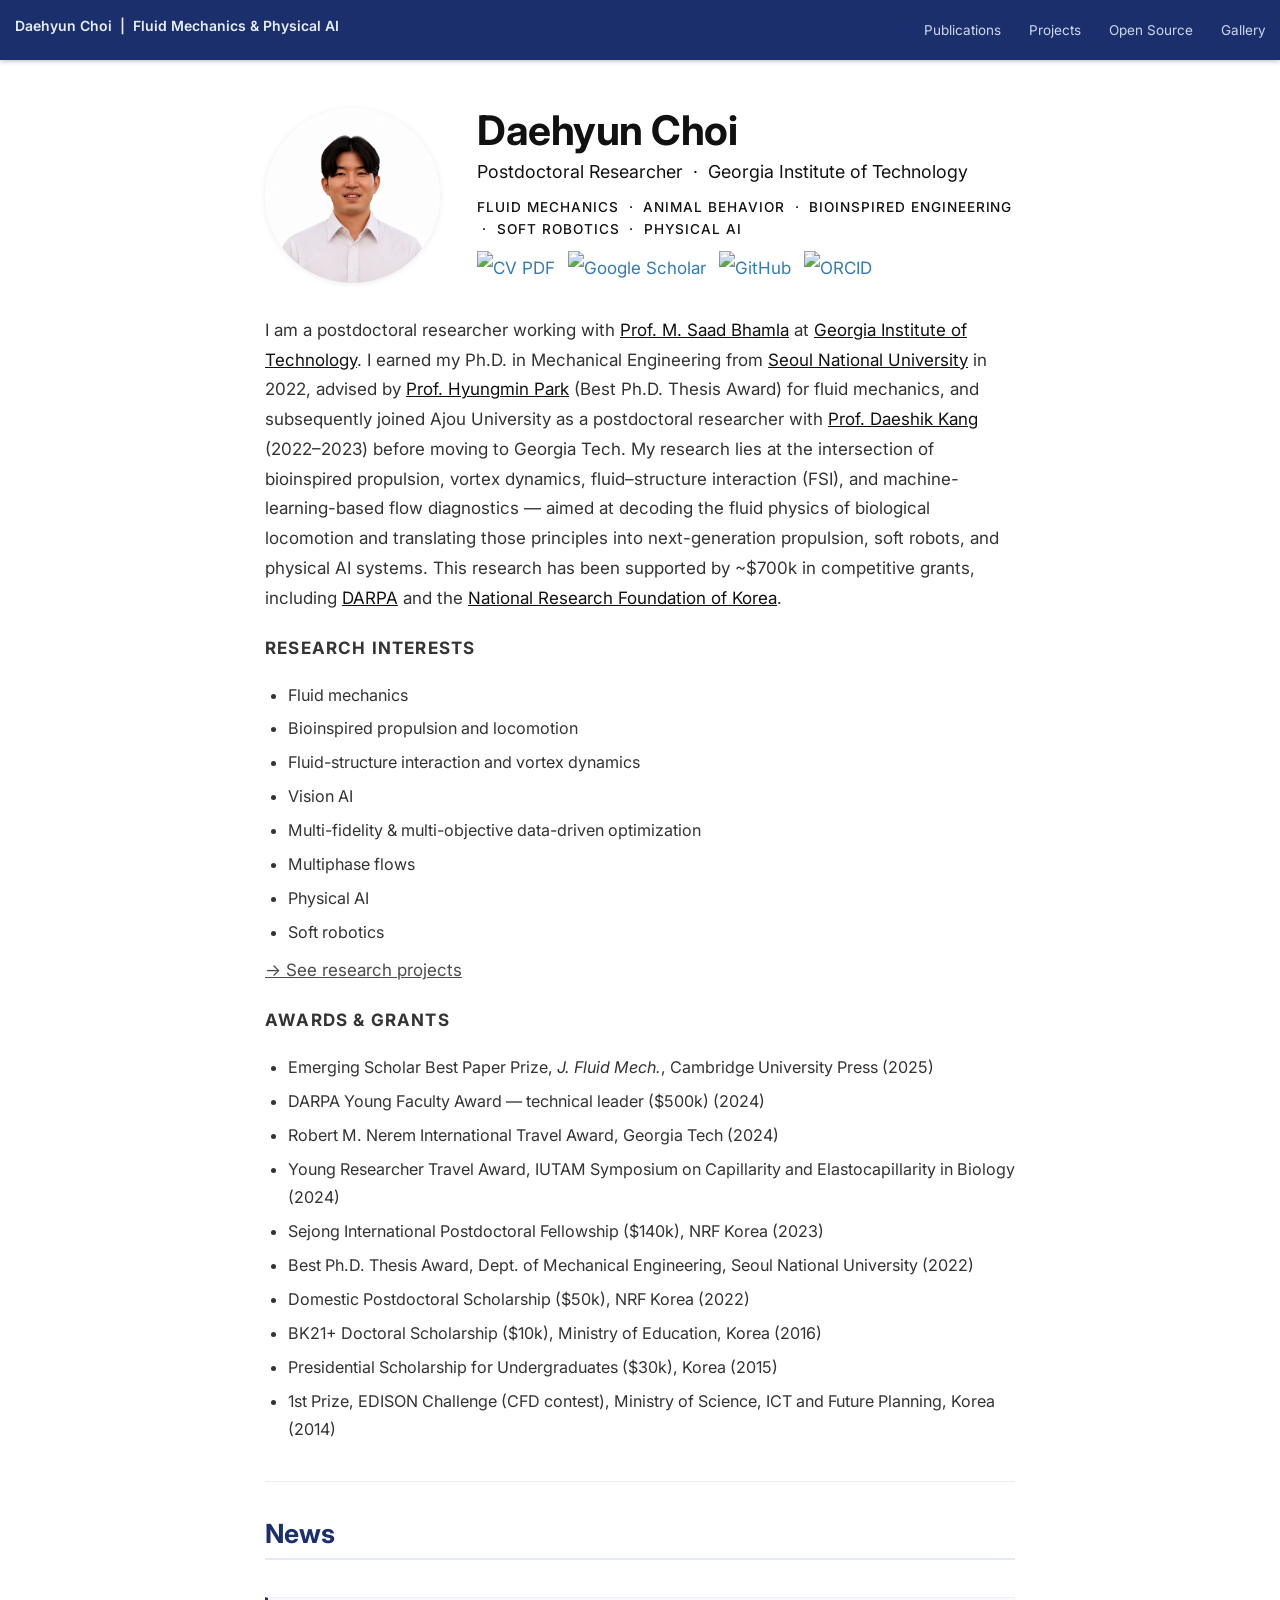
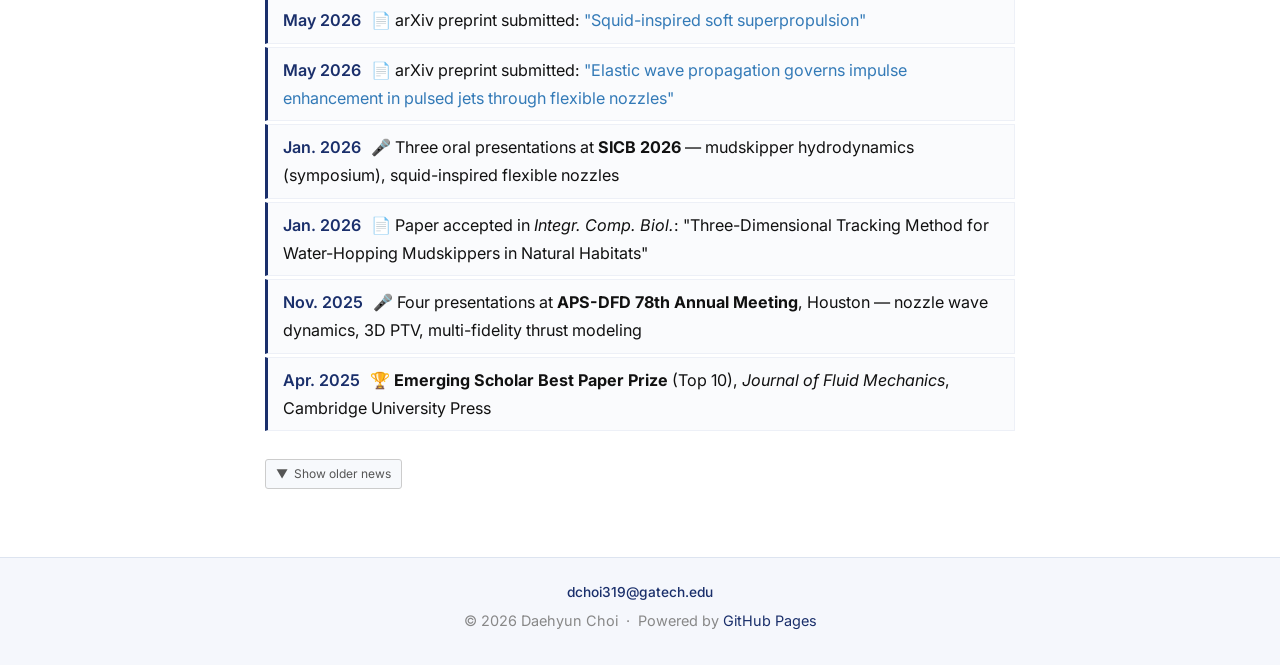
==== index.html @ 3b37c4dc "update index.html" ====
<!DOCTYPE HTML>
<html lang="en">
<head>
  <meta name="google-site-verification" content="P_fgXzK8TkDR3OFVVgb87lFEg10dHSG2ZN5ZYvJpBHM" />
  <meta charset="utf-8" />
  <meta name="viewport" content="width=device-width, initial-scale=1">
  <meta name="description" content="Daehyun Choi – Postdoctoral Researcher at Georgia Tech. Fluid mechanics, bioinspired propulsion, FSI, and physical AI." />
  <title>Daehyun Choi | Fluid Mechanics &amp; Physical AI</title>

  <link rel="stylesheet" href="https://cdn.jsdelivr.net/npm/bootstrap@3.4.1/dist/css/bootstrap.min.css" />
  <link rel="stylesheet" href="https://cdnjs.cloudflare.com/ajax/libs/font-awesome/6.5.2/css/all.min.css" />
  <link rel="stylesheet" href="https://fonts.googleapis.com/css2?family=Inter:wght@300;400;500;600;700&display=swap" />
  <link rel="stylesheet" href="assets/css/daehyun2.css" />
<!-- Google Analytics -->
<script async src="https://www.googletagmanager.com/gtag/js?id=G-PRX797NX3Q"></script>
<script>
  window.dataLayer = window.dataLayer || [];
  function gtag(){dataLayer.push(arguments);}
  gtag('js', new Date());
  gtag('config', 'G-PRX797NX3Q');
</script>
</head>

<body>

<!-- Navbar -->
<nav class="navbar navbar-dc navbar-fixed-top">
  <div class="container-fluid">
    <div class="navbar-header">
      <button type="button" class="navbar-toggle collapsed" data-toggle="collapse" data-target="#main-nav" aria-expanded="false">
        <span class="sr-only">Toggle navigation</span>
        <span class="icon-bar"></span>
        <span class="icon-bar"></span>
        <span class="icon-bar"></span>
      </button>
      <a class="navbar-brand" href="index.html">Daehyun Choi &nbsp;|&nbsp; Fluid Mechanics &amp; Physical AI</a>
    </div>
    <div class="collapse navbar-collapse" id="main-nav">
      <ul class="nav navbar-nav navbar-right">
        <li><a href="publications.html">Publications</a></li>
        <li><a href="projects.html">Projects</a></li>
        <li><a href="opensource.html">Open Source</a></li>
        <li><a href="gallery.html">Gallery</a></li>
      </ul>
    </div>
  </div>
</nav>

<!-- Main -->
<div class="container dc-main" role="main">
  <div class="row">
    <div class="col-lg-8 col-lg-offset-2 col-md-10 col-md-offset-1">

      <!-- ── Bio ── -->
      <section id="bio">

        <!-- Photo + name/title/identity — same height -->
        <div class="dc-bio-header">
          <img src="images/headshot.png" alt="Daehyun Choi" class="dc-bio-photo">
          <div class="dc-bio-header-text">
            <div>
              <h1 class="dc-name">Daehyun Choi</h1>
              <p class="dc-position">
                Postdoctoral Researcher &nbsp;·&nbsp; Georgia Institute of Technology
              </p>
            </div>
            <p class="dc-identity">
              Fluid Mechanics &nbsp;·&nbsp;
              Animal Behavior &nbsp;·&nbsp;
              Bioinspired Engineering &nbsp;·&nbsp;
              Soft Robotics &nbsp;·&nbsp;
              Physical AI
            </p>
            <!-- Badges -->
            <p class="dc-badges">
              <a href="papers/choi_cv.pdf" target="_blank" rel="noopener">
                <img src="https://img.shields.io/badge/CV-PDF-1a2f6b?style=flat-square&logo=AdobeAcrobatReader&logoColor=white" alt="CV PDF" />
              </a>
              &thinsp;
              <a href="https://scholar.google.com/citations?user=y0Nz1IwAAAAJ" target="_blank" rel="noopener">
                <img src="https://img.shields.io/badge/Google_Scholar-4285F4?style=flat-square&logo=GoogleScholar&logoColor=white" alt="Google Scholar" />
              </a>
              &thinsp;
              <a href="https://github.com/dae416" target="_blank" rel="noopener">
                <img src="https://img.shields.io/badge/GitHub-181717?style=flat-square&logo=GitHub&logoColor=white" alt="GitHub" />
              </a>
              &thinsp;
              <a href="https://orcid.org/0000-0002-5118-4714" target="_blank" rel="noopener">
                <img src="https://img.shields.io/badge/ORCID-A6CE39?style=flat-square&logo=ORCID&logoColor=white" alt="ORCID" />
              </a>
            </p>
          </div>
        </div>

        <!-- Bio body — full width below the header -->
        <div class="dc-bio-body">
          <p>
            I am a postdoctoral researcher working with
            <a href="https://scholar.google.co.kr/citations?user=1tRXS9gAAAAJ" target="_blank" rel="noopener">Prof. M. Saad Bhamla</a>
            at <a href="https://www.gatech.edu/" target="_blank" rel="noopener">Georgia Institute of Technology</a>.
            I earned my Ph.D. in Mechanical Engineering from
            <a href="https://www.snu.ac.kr/" target="_blank" rel="noopener">Seoul National University</a>
            in 2022, advised by
            <a href="https://mffv.snu.ac.kr/people/professor" target="_blank" rel="noopener">Prof. Hyungmin Park</a>
            (Best Ph.D. Thesis Award) for fluid mechanics, and subsequently joined Ajou University as a postdoctoral researcher with
            <a href="https://scholar.google.com/citations?user=c16MWTsAAAAJ" target="_blank" rel="noopener">Prof. Daeshik Kang</a>
            (2022–2023) before moving to Georgia Tech.
            My research lies at the intersection of bioinspired propulsion, vortex dynamics,
            fluid–structure interaction (FSI), and machine-learning-based flow diagnostics —
            aimed at decoding the fluid physics of biological locomotion and translating those principles
            into next-generation propulsion, soft robots, and physical AI systems.
            This research has been supported by ~$700k in competitive grants, including
            <a href="https://www.darpa.mil/" target="_blank" rel="noopener">DARPA</a>
            and the <a href="https://www.nrf.re.kr/eng/main" target="_blank" rel="noopener">National Research Foundation of Korea</a>.
          </p>

          <p class="dc-ri-heading">Research Interests</p>
          <ul class="dc-interests">
            <li>Fluid mechanics</li>
            <li>Bioinspired propulsion and locomotion</li>
            <li>Fluid-structure interaction and vortex dynamics</li>
            <li>Vision AI</li>
            <li>Multi-fidelity &amp; multi-objective data-driven optimization</li>
            <li>Multiphase flows</li>
            <li>Physical AI</li>
            <li>Soft robotics</li>
          </ul>
          <p class="dc-ri-more"><a href="projects.html">→ See research projects</a></p>

          <p class="dc-ri-heading">Awards &amp; Grants</p>
          <ul class="dc-interests">
            <li>Emerging Scholar Best Paper Prize, <em>J. Fluid Mech.</em>, Cambridge University Press (2025)</li>
            <li>DARPA Young Faculty Award — technical leader ($500k) (2024)</li>
            <li>Robert M. Nerem International Travel Award, Georgia Tech (2024)</li>
            <li>Young Researcher Travel Award, IUTAM Symposium on Capillarity and Elastocapillarity in Biology (2024)</li>
            <li>Sejong International Postdoctoral Fellowship ($140k), NRF Korea (2023)</li>
            <li>Best Ph.D. Thesis Award, Dept. of Mechanical Engineering, Seoul National University (2022)</li>
            <li>Domestic Postdoctoral Scholarship ($50k), NRF Korea (2022)</li>
            <li>BK21+ Doctoral Scholarship ($10k), Ministry of Education, Korea (2016)</li>
            <li>Presidential Scholarship for Undergraduates ($30k), Korea (2015)</li>
            <li>1st Prize, EDISON Challenge (CFD contest), Ministry of Science, ICT and Future Planning, Korea (2014)</li>
          </ul>
        </div>

      </section>

      <hr class="dc-hr" />

      <!-- ── News ── -->
      <section id="news">
        <h2 class="dc-section-title">News</h2>

        <div class="list-group dc-news" id="news-list">
          <div class="list-group-item">
            <span class="dc-news-date">May 2026</span>
            📄 arXiv preprint submitted:
            <a href="https://arxiv.org/abs/2605.03239" target="_blank" rel="noopener">"Squid-inspired soft superpropulsion"</a>
          </div>
          <div class="list-group-item">
            <span class="dc-news-date">May 2026</span>
            📄 arXiv preprint submitted:
            <a href="https://arxiv.org/abs/2605.17319" target="_blank" rel="noopener">"Elastic wave propagation governs impulse enhancement in pulsed jets through flexible nozzles"</a>
          </div>
          <div class="list-group-item">
            <span class="dc-news-date">Jan. 2026</span>
            🎤 Three oral presentations at <strong>SICB 2026</strong> — mudskipper hydrodynamics (symposium), squid-inspired flexible nozzles
          </div>
          <div class="list-group-item">
            <span class="dc-news-date">Jan. 2026</span>
            📄 Paper accepted in <em>Integr. Comp. Biol.</em>: "Three-Dimensional Tracking Method for Water-Hopping Mudskippers in Natural Habitats"
          </div>
          <div class="list-group-item">
            <span class="dc-news-date">Nov. 2025</span>
            🎤 Four presentations at <strong>APS-DFD 78th Annual Meeting</strong>, Houston — nozzle wave dynamics, 3D PTV, multi-fidelity thrust modeling
          </div>
          <div class="list-group-item">
            <span class="dc-news-date">Apr. 2025</span>
            🏆 <strong>Emerging Scholar Best Paper Prize</strong> (Top 10), <em>Journal of Fluid Mechanics</em>, Cambridge University Press
          </div>
          <div id="older-news" style="display:none;">
            <div class="list-group-item">
              <span class="dc-news-date">Mar. 2025</span>
              🎤 Oral presentations at <strong>EUROMECH</strong> (Vienna) and <strong>APS March Meeting</strong> (Anaheim)
            </div>
            <div class="list-group-item">
              <span class="dc-news-date">Feb. 2025</span>
              🎤 Invited talk at <strong>Max Planck Institute for Dynamics and Self-Organization</strong>, Göttingen, Germany
            </div>
            <div class="list-group-item">
              <span class="dc-news-date">Jan. 2025</span>
              📄 Paper accepted in <em>Integr. Comp. Biol.</em>: 3D tracking method for water-hopping mudskippers in natural habitats
            </div>
            <div class="list-group-item">
              <span class="dc-news-date">Nov. 2024</span>
              🎤 Poster &amp; oral presentations at <strong>APS-DFD 77th Annual Meeting</strong>, Salt Lake City
            </div>
            <div class="list-group-item">
              <span class="dc-news-date">Jul. 2024</span>
              💰 <strong>DARPA Young Faculty Award</strong> granted ($500k; PI: Prof. M. S. Bhamla, Georgia Tech)
            </div>
            <div class="list-group-item">
              <span class="dc-news-date">Jun. 2024</span>
              📄 Paper accepted in <em>J. Fluid Mech.</em>:
              "Enhanced impulse and entrainments of the pulsed circular jet by flexible nozzle"
            </div>
            <div class="list-group-item">
              <span class="dc-news-date">Mar. 2024</span>
              🏆 <strong>Robert M. Nerem International Travel Award</strong> ($3k), Georgia Tech
            </div>
            <div class="list-group-item">
              <span class="dc-news-date">Mar. 2024</span>
              🎤 Oral presentation at <strong>APS March Meeting 2024</strong>, Minneapolis:
              hydrodynamics of water-hopping mudskipper
            </div>
            <div class="list-group-item">
              <span class="dc-news-date">Sep. 2023</span>
              🚀 Joined <strong>Bhamla Lab</strong> at Georgia Tech as a postdoctoral researcher
            </div>
            <div class="list-group-item">
              <span class="dc-news-date">Jul. 2023</span>
              💰 Received <strong>Sejong International Postdoctoral Fellowship</strong> ($140k),
              National Research Foundation of Korea
            </div>
            <div class="list-group-item">
              <span class="dc-news-date">Aug. 2022</span>
              🏆 <strong>Best Ph.D. Thesis Award</strong>,
              Dept. of Mechanical Engineering, Seoul National University
            </div>
            <div class="list-group-item">
              <span class="dc-news-date">Jul. 2022</span>
              📄 Paper accepted in <em>Sci. Rep.</em>:
              "Bubble velocimetry using CNN-based optical flow algorithms"
            </div>
            <div class="list-group-item">
              <span class="dc-news-date">Jun. 2022</span>
              🎓 Successfully defended Ph.D. dissertation
            </div>
            <div class="list-group-item">
              <span class="dc-news-date">May 2022</span>
              📄 Paper accepted in <em>J. Fluid Mech.</em>:
              "Analysis of liquid column atomization by annular dual-nozzle gas jet flow"
            </div>
            <div class="list-group-item">
              <span class="dc-news-date">Sep. 2022</span>
              📄 Paper accepted in <em>J. Fluid Mech.</em>:
              "Flow-structure interaction of the starting jet through the flexible circular nozzle"
            </div>
          </div>
        </div>

        <button class="btn btn-sm dc-news-toggle" id="news-btn" onclick="toggleNews()">
          &#9660;&nbsp; Show older news
        </button>
      </section>

      <div style="height:2em;"></div>
    </div>
  </div>
</div>

<!-- Footer -->
<footer class="dc-footer">
  <div class="container">
    <p class="dc-footer-email" id="dc-footer-email"></p>
    <p>&copy; <script>document.write(new Date().getFullYear())</script> Daehyun Choi &nbsp;·&nbsp; Powered by <a href="https://pages.github.com/">GitHub Pages</a></p>
  </div>
</footer>

<script src="https://cdn.jsdelivr.net/npm/jquery@1.12.4/dist/jquery.min.js"></script>
<script src="https://cdn.jsdelivr.net/npm/bootstrap@3.4.1/dist/js/bootstrap.min.js"></script>
<script>
  // Smooth scroll for nav links
  $('a[href^="#"]').on('click', function(e) {
    var target = $(this.getAttribute('href'));
    if (target.length) {
      e.preventDefault();
      $('html, body').animate({ scrollTop: target.offset().top - 62 }, 450);
    }
  });

  // Anti-scrape footer email
  (function() {
    var p = ['dchoi','319'].join('');
    var d = ['ga','tech','.','edu'].join('');
    var addr = p + String.fromCharCode(64) + d;
    var el = document.getElementById('dc-footer-email');
    if (el) el.innerHTML = '<a href="m\x61ilto:' + addr + '">' + addr + '</a>';
  })();

  // Toggle older news
  function toggleNews() {
    var el = $('#older-news');
    var btn = $('#news-btn');
    if (el.is(':hidden')) {
      el.slideDown(250);
      btn.html('&#9650;&nbsp; Hide older news');
    } else {
      el.slideUp(250);
      btn.html('&#9660;&nbsp; Show older news');
    }
  }
</script>

</body>
</html>
---- assets/css/daehyun2.css ----
/* Daehyun Choi — Personal website */

body {
  font-family: 'Inter', 'Helvetica Neue', Arial, sans-serif;
  font-size: 17px;
  line-height: 1.75;
  color: #111;
  padding-top: 65px;
  background: #fff;
}

/* ─── Navbar ─────────────────────────── */
.navbar-dc {
  background-color: #1a2f6b;
  border: none;
  box-shadow: 0 1px 5px rgba(0,0,0,0.28);
}

.navbar-dc .navbar-brand {
  color: #e8eeff;
  font-weight: 600;
  font-size: 14px;
  padding: 16px 15px;
}

.navbar-dc .navbar-brand:hover { color: #fff; }

.navbar-dc .nav > li > a {
  color: rgba(232,238,255,0.88);
  font-size: 13.5px;
  padding: 20px 14px;
}

.navbar-dc .nav > li > a:hover,
.navbar-dc .nav > li > a:focus {
  color: #fff;
  background: rgba(255,255,255,0.1);
}

.navbar-dc .navbar-toggle { border-color: rgba(255,255,255,0.3); margin-top: 11px; }
.navbar-dc .navbar-toggle .icon-bar { background-color: rgba(255,255,255,0.8); }

.dc-avatar-wrap {
  display: none;
}

.dc-avatar-wrap a { display: block; width: 100%; height: 100%; }

.dc-avatar {
  width: 100%;
  height: 100%;
  object-fit: cover;
  object-position: center top;
  display: block;
}

@media (max-width: 767px) {
  .dc-avatar-wrap { display: none; }
  .navbar-dc .navbar-brand { font-size: 12.5px; }
}

/* ─── Layout ──────────────────────────── */
.dc-main {
  padding-top: 2.5em;
  padding-bottom: 2em;
}

/* ─── Bio ─────────────────────────────── */
.dc-bio-header {
  display: flex !important;
  flex-direction: row !important;
  gap: 2.2em;
  align-items: flex-start;
  margin-bottom: 1.8em;
}

.dc-bio-photo {
  width: 175px;
  height: 175px;
  border-radius: 50%;
  object-fit: cover;
  object-position: center 18%;
  flex: 0 0 175px;
  background-color: #fff;
  box-shadow: 0 1px 6px rgba(0,0,0,0.08);
}

.dc-bio-header-text {
  flex: 1;
  min-width: 0;
  display: flex;
  flex-direction: column;
  justify-content: center;
  gap: 0.55em;
  min-height: 175px;
}

.dc-identity {
  font-size: 0.8em;
  color: #111;
  text-transform: uppercase;
  letter-spacing: 0.07em;
  font-weight: 500;
  margin: 0;
  line-height: 1.6;
}

.dc-badges {
  margin: 0;
  line-height: 2;
}

.dc-bio-body { }

.dc-bio-body p { font-size: 1em; color: #111; margin-bottom: 1em; }

@media (max-width: 480px) {
  .dc-bio-header { flex-direction: column !important; align-items: center; }
  .dc-bio-photo { width: 130px; height: 130px; flex: 0 0 130px; }
  .dc-bio-header-text { min-height: auto; align-items: center; text-align: center; gap: 0.4em; }
  .dc-identity { text-align: center; }
}

.dc-name {
  font-size: 2.4em;
  font-weight: 700;
  color: #111;
  margin: 0 0 0.1em 0;
  letter-spacing: -0.5px;
}

.dc-position {
  font-size: 1.05em;
  color: #111;
  margin: 0;
}

#bio .dc-bio-body p { font-size: 1em; color: #333; margin-bottom: 1em; }

#bio .dc-bio-body a,
#bio .dc-interests a,
#bio .dc-ri-more a {
  color: #111;
  text-decoration: underline;
}

details {
  background: #f7f9fc;
  border: 1px solid #dde4f0;
  border-radius: 5px;
  padding: 1em 1.3em;
  margin-top: 1.3em;
}

details summary {
  cursor: pointer;
  color: #1a2f6b;
  font-size: 1em;
  outline: none;
}

details summary:hover { color: #2a4fa0; }

details[open] summary {
  margin-bottom: 0.8em;
}

.dc-ri-heading {
  font-size: 0.88em;
  font-weight: 700;
  text-transform: uppercase;
  letter-spacing: 0.07em;
  color: #111;
  margin: 1.2em 0 0.5em 0;
}

.dc-interests {
  margin: 0;
  padding-left: 1.4em;
  font-size: 0.95em;
  color: #333;
}

.dc-interests li { margin-bottom: 0.35em; }

.dc-ri-more {
  margin: 0.6em 0 0 0;
  font-size: 0.88em;
}
.dc-ri-more a {
  color: #1a2f6b;
  text-decoration: none;
  opacity: 0.75;
}
.dc-ri-more a:hover { opacity: 1; text-decoration: underline; }

/* ─── Divider ─────────────────────────── */
.dc-hr { margin: 2.2em 0; border-color: #e8ecf3; }

/* ─── Section titles ──────────────────── */
.dc-section-title {
  font-size: 1.55em;
  font-weight: 700;
  color: #1a2f6b;
  margin: 0 0 1.4em 0;
  padding-bottom: 0.4em;
  border-bottom: 2px solid #e4e9f5;
}

/* ─── News ────────────────────────────── */
.dc-news .list-group-item {
  font-size: 0.95em;
  padding: 8px 15px;
  border-left: 3px solid #1a2f6b;
  border-top: 1px solid #edf0f7;
  border-right: 1px solid #edf0f7;
  border-bottom: 1px solid #edf0f7;
  border-radius: 0 !important;
  background: #fafbfd;
  margin-bottom: 3px;
}

.dc-news-date {
  font-weight: 600;
  color: #1a2f6b;
  margin-right: 6px;
  white-space: nowrap;
}

.dc-news-toggle {
  margin-top: 8px;
  font-size: 12px;
  color: #555;
  border-color: #ccc;
  background: #f7f9fc;
}

.dc-news-toggle:hover {
  background: #edf0f7;
  color: #1a2f6b;
  border-color: #b0bcd8;
}

/* ─── Page header ────────────────────── */
.dc-page-header {
  background: linear-gradient(135deg, #1a2f6b 0%, #0d1c4a 100%);
  color: #fff;
  padding: 3em 0 2.2em;
  margin-bottom: 0;
}

.dc-page-header h1 {
  font-size: 2.2em;
  font-weight: 700;
  color: #fff;
  margin: 0 0 0.2em 0;
  letter-spacing: -0.5px;
}

.dc-page-subtitle {
  font-size: 1em;
  color: rgba(255,255,255,0.75);
  margin: 0;
}

.dc-page-subtitle a { color: rgba(255,255,255,0.85); text-decoration: underline; }
.dc-page-subtitle a:hover { color: #fff; }

/* ─── Subsection headings ─────────────── */
.dc-subsection {
  font-size: 1.15em;
  font-weight: 700;
  color: #444;
  margin: 2.2em 0 1.3em 0;
  padding-bottom: 0.35em;
  border-bottom: 1px solid #e8ecf3;
  text-transform: uppercase;
  letter-spacing: 0.05em;
}

/* ─── Project wrap (images left of blue border) ─ */
.dc-proj-wrap {
  display: flex;
  align-items: flex-start;
  margin-bottom: 1.1em;
}

.dc-proj-images {
  flex-shrink: 0;
  width: 440px;
  display: flex;
  flex-direction: column;
  gap: 3px;
  margin-right: 1em;
}

.dc-proj-images img {
  width: 100%;
  height: 160px;
  object-fit: cover;
  display: block;
  border-radius: 2px;
}

.dc-proj-wrap .dc-proj-card {
  margin-bottom: 0;
  flex: 1;
}

@media (max-width: 600px) {
  .dc-proj-wrap { flex-direction: column; }
  .dc-proj-images { width: 100%; margin-right: 0; margin-bottom: 0.6em;
                    grid-auto-rows: 100px; }
}

.dc-proj-funder-logo {
  height: 18px;
  vertical-align: middle;
  margin-left: 0.5em;
  opacity: 0.8;
  filter: grayscale(20%);
}

/* ─── Project cards ───────────────────── */
.dc-proj-card {
  background: #fafbfd;
  border: 1px solid #dde4f0;
  border-left: 4px solid #1a2f6b;
  border-radius: 0 5px 5px 0;
  padding: 1.1em 1.2em;
  margin-bottom: 1.1em;
  transition: box-shadow 0.2s;
}

.dc-proj-card:hover {
  box-shadow: 0 2px 10px rgba(26,47,107,0.1);
}

.dc-proj-header {
  display: flex;
  justify-content: space-between;
  align-items: flex-start;
  flex-wrap: wrap;
  gap: 0.4em;
  margin-bottom: 0.6em;
}

.dc-proj-title {
  font-size: 1em;
  font-weight: 700;
  color: #1a2f6b;
  margin: 0 0 0.2em 0;
}

.dc-proj-support {
  font-size: 1em;
  color: #555;
  margin: 0;
}

.dc-proj-date {
  font-size: 1em;
  color: #888;
  white-space: nowrap;
  margin-top: 0.1em;
}

.dc-proj-desc {
  font-size: 1em;
  color: #333;
  margin-bottom: 0.5em;
  line-height: 1.6;
}

.dc-proj-kw {
  font-size: 1em;
  color: #555;
  margin-bottom: 0.4em;
}

/* ─── Full project detail sections ───── */
.dc-full-proj-meta,
.dc-full-proj-text p,
.dc-full-proj-kw,
.dc-full-proj-pubs {
  font-size: 1em;
  color: #111;
}

.dc-full-proj-pubs .dc-btn {
  color: #111;
  border: 1px solid #bbb;
  border-radius: 3px;
  padding: 1px 8px;
}

.dc-full-proj-pubs .dc-btn:hover {
  color: #1a2f6b;
  border-color: #1a2f6b;
  text-decoration: none;
}

/* ─── Open Source cards ───────────────── */
.dc-os-card {
  background: #fff;
  border: 1px solid #dde4f0;
  border-radius: 6px;
  padding: 1.3em 1.4em;
  margin-bottom: 1.5em;
  box-shadow: 0 1px 4px rgba(0,0,0,0.05);
  transition: box-shadow 0.2s;
}

.dc-os-card:hover {
  box-shadow: 0 3px 12px rgba(26,47,107,0.1);
}

.dc-os-card-wip {
  border-style: dashed;
  background: #fafbfd;
  opacity: 0.85;
}

.dc-os-header {
  display: flex;
  justify-content: space-between;
  align-items: flex-start;
  flex-wrap: wrap;
  gap: 0.5em;
  margin-bottom: 0.75em;
}

.dc-os-title {
  font-size: 1.1em;
  font-weight: 700;
  color: #1a2f6b;
  margin: 0 0 0.3em 0;
}

.dc-os-title a { color: #1a2f6b; text-decoration: none; }
.dc-os-title a:hover { text-decoration: underline; }

.dc-os-meta { margin: 0; }

.dc-os-tag {
  display: inline-block;
  font-size: 0.75em;
  background: #edf0f9;
  color: #1a2f6b;
  border: 1px solid #c8d0e8;
  border-radius: 3px;
  padding: 1px 6px;
  margin-right: 3px;
  margin-bottom: 2px;
}

.dc-os-btn {
  margin-top: 0.2em;
  white-space: nowrap;
}

.dc-os-wip-badge {
  display: inline-block;
  font-size: 0.72em;
  font-weight: 600;
  background: #e8a020;
  color: #fff;
  border-radius: 3px;
  padding: 1px 6px;
  margin-left: 6px;
  vertical-align: middle;
}

.dc-os-desc {
  font-size: 0.97em;
  color: #444;
  line-height: 1.6;
  margin-bottom: 0.6em;
}

.dc-os-pub {
  font-size: 0.86em;
  color: #555;
  margin-bottom: 0.8em;
}

.dc-os-pub a { color: #1a2f6b; }

.dc-os-posts {
  background: #f5f7fc;
  border: 1px dashed #c8d0e8;
  border-radius: 4px;
  padding: 0.6em 0.9em;
  margin-top: 0.8em;
}

.dc-os-posts-title {
  font-size: 0.82em;
  font-weight: 700;
  color: #1a2f6b;
  text-transform: uppercase;
  letter-spacing: 0.05em;
  margin: 0 0 0.3em 0;
}

.dc-os-posts-placeholder {
  font-size: 0.85em;
  color: #888;
  margin: 0;
}

/* ─── Research cards ─────────────────── */
.dc-research-card {
  display: block;
  border: 1px solid #dde4f0;
  border-radius: 5px;
  overflow: hidden;
  text-decoration: none;
  color: inherit;
  transition: box-shadow 0.2s, border-color 0.2s;
}

.dc-research-card:hover {
  box-shadow: 0 3px 12px rgba(26,47,107,0.15);
  border-color: #1a2f6b;
  text-decoration: none;
  color: inherit;
}

.dc-research-card img {
  width: 100%;
  height: 160px;
  object-fit: cover;
  display: block;
}

.dc-slide-caption {
  text-align: center;
  font-size: 0.82em;
  color: #555;
}

.dc-research-caption {
  padding: 0.75em 0.9em 0.85em;
  background: #fafbfd;
}

.dc-research-caption strong {
  font-size: 0.95em;
  color: #1a2f6b;
  display: block;
  margin-bottom: 0.3em;
}

.dc-research-caption p {
  font-size: 0.85em;
  color: #555;
  margin: 0;
  line-height: 1.5;
}

/* ─── Publications ────────────────────── */
.dc-pub-note { font-size: 0.94em; color: #666; margin-bottom: 1.2em; }

.dc-pub-cat {
  font-size: 1.05em;
  font-weight: 700;
  color: #111;
  margin: 1.8em 0 0.8em 0;
  text-transform: uppercase;
  letter-spacing: 0.06em;
  border-bottom: 2px solid #e4e9f5;
  padding-bottom: 0.3em;
}

.dc-publist { list-style: none; padding: 0; margin: 0; }

.dc-publist > li {
  display: flex !important;
  flex-direction: row !important;
  gap: 1.1em;
  align-items: flex-start;
  font-size: 0.97em;
  line-height: 1.6;
  margin-bottom: 1.1em;
  padding-bottom: 1.1em;
  border-bottom: 1px solid #eef0f5;
}

.dc-publist > li:last-child { border-bottom: none; }

.dc-pub-img {
  width: 240px;
  height: 180px;
  object-fit: cover;
  flex-shrink: 0;
  border-radius: 3px;
  display: block;
  background: #f0f2f7;
}

.dc-pub-text {
  flex: 1;
  min-width: 0;
}

.dc-award-badge {
  display: inline-block;
  font-size: 0.82em;
  font-weight: 600;
  color: #b8860b;
  background: #fffbe6;
  border: 1px solid #f0d060;
  border-radius: 3px;
  padding: 1px 7px;
  margin: 3px 0 3px 0;
}

.dc-press-badge {
  display: inline-block;
  font-size: 0.82em;
  font-weight: 600;
  color: #2a5298;
  background: #eef2fc;
  border: 1px solid #b0bcd8;
  border-radius: 3px;
  padding: 1px 7px;
  margin: 4px 2px 0 0;
  vertical-align: middle;
}

@media (max-width: 600px) {
  .dc-publist > li { flex-direction: column !important; }
  .dc-pub-img { width: 100%; height: auto; aspect-ratio: 4 / 3; }
}

.dc-btn {
  display: inline-block;
  margin-left: 4px;
  font-size: 1em;
  color: #111;
  text-decoration: underline;
}

.dc-btn:hover { color: #111; }

.dc-press-link {
  color: #111;
  text-decoration: underline;
}

.dc-pub-text a, .dc-pub-note a {
  color: #111;
  text-decoration: underline;
}

/* ─── About ────────────────────────────── */
#about h4 {
  font-size: 0.95em;
  font-weight: 700;
  color: #444;
  text-transform: uppercase;
  letter-spacing: 0.05em;
  margin: 1.6em 0 0.8em 0;
}

.dc-about-list { list-style: none; padding: 0; margin: 0; }

.dc-about-list > li {
  font-size: 0.97em;
  padding: 0.55em 0;
  border-bottom: 1px solid #f0f2f7;
  line-height: 1.6;
}

#about p { font-size: 0.97em; color: #444; line-height: 1.65; }

/* ─── Footer ──────────────────────────── */
.dc-footer {
  background: #f5f7fc;
  border-top: 1px solid #dde4f0;
  padding: 1.5em 0;
  text-align: center;
  font-size: 0.85em;
  color: #888;
}

.dc-footer a { color: #1a2f6b; }

.dc-footer-email {
  font-size: 0.95em;
  color: #555;
  margin-bottom: 0.3em;
}

.dc-footer-email a {
  color: #1a2f6b;
  font-weight: 500;
}

/* ─── Gallery ─────────────────────────── */
.dc-gallery {
  columns: 3;
  column-gap: 8px;
}

.dc-gallery-item {
  break-inside: avoid;
  margin-bottom: 8px;
  position: relative;
  overflow: hidden;
  border-radius: 4px;
  cursor: pointer;
}

.dc-gallery-item img {
  width: 100%;
  display: block;
  transition: transform 0.3s ease;
}

.dc-gallery-item:hover img {
  transform: scale(1.04);
}

.dc-gallery-caption {
  position: absolute;
  bottom: 0;
  left: 0;
  right: 0;
  background: linear-gradient(transparent, rgba(0,0,0,0.65));
  color: #fff;
  font-size: 0.82em;
  padding: 20px 9px 7px;
  opacity: 0;
  transition: opacity 0.2s;
}

.dc-gallery-item:hover .dc-gallery-caption {
  opacity: 1;
}

/* Lightbox */
.dc-lightbox {
  display: none;
  position: fixed;
  inset: 0;
  background: rgba(0,0,0,0.88);
  z-index: 9999;
  align-items: center;
  justify-content: center;
  flex-direction: column;
  gap: 12px;
  padding: 24px;
}

.dc-lightbox.active { display: flex; }

.dc-lightbox img {
  max-width: 90vw;
  max-height: 82vh;
  object-fit: contain;
  border-radius: 3px;
}

.dc-lightbox-caption {
  color: rgba(255,255,255,0.85);
  font-size: 0.9em;
  text-align: center;
}

.dc-lightbox-close {
  position: absolute;
  top: 16px;
  right: 22px;
  color: #fff;
  font-size: 2em;
  cursor: pointer;
  line-height: 1;
  opacity: 0.7;
}

.dc-lightbox-close:hover { opacity: 1; }

.dc-gallery-empty {
  text-align: center;
  color: #888;
  font-size: 0.97em;
  padding: 3em 0;
}

@media (max-width: 768px) { .dc-gallery { columns: 2; } }
@media (max-width: 480px) { .dc-gallery { columns: 1; } }

/* ── Compact conference list ── */
ul.dc-conflist {
  list-style: none;
  padding-left: 0.8em;
  margin: 0;
}
ul.dc-conflist li {
  font-size: 0.84em;
  color: #444;
  line-height: 1.55;
  padding: 0.18em 0;
  border: none;
}
ul.dc-conflist li::before {
  content: "– ";
  color: #999;
}
ul.dc-conflist li em {
  color: #666;
}
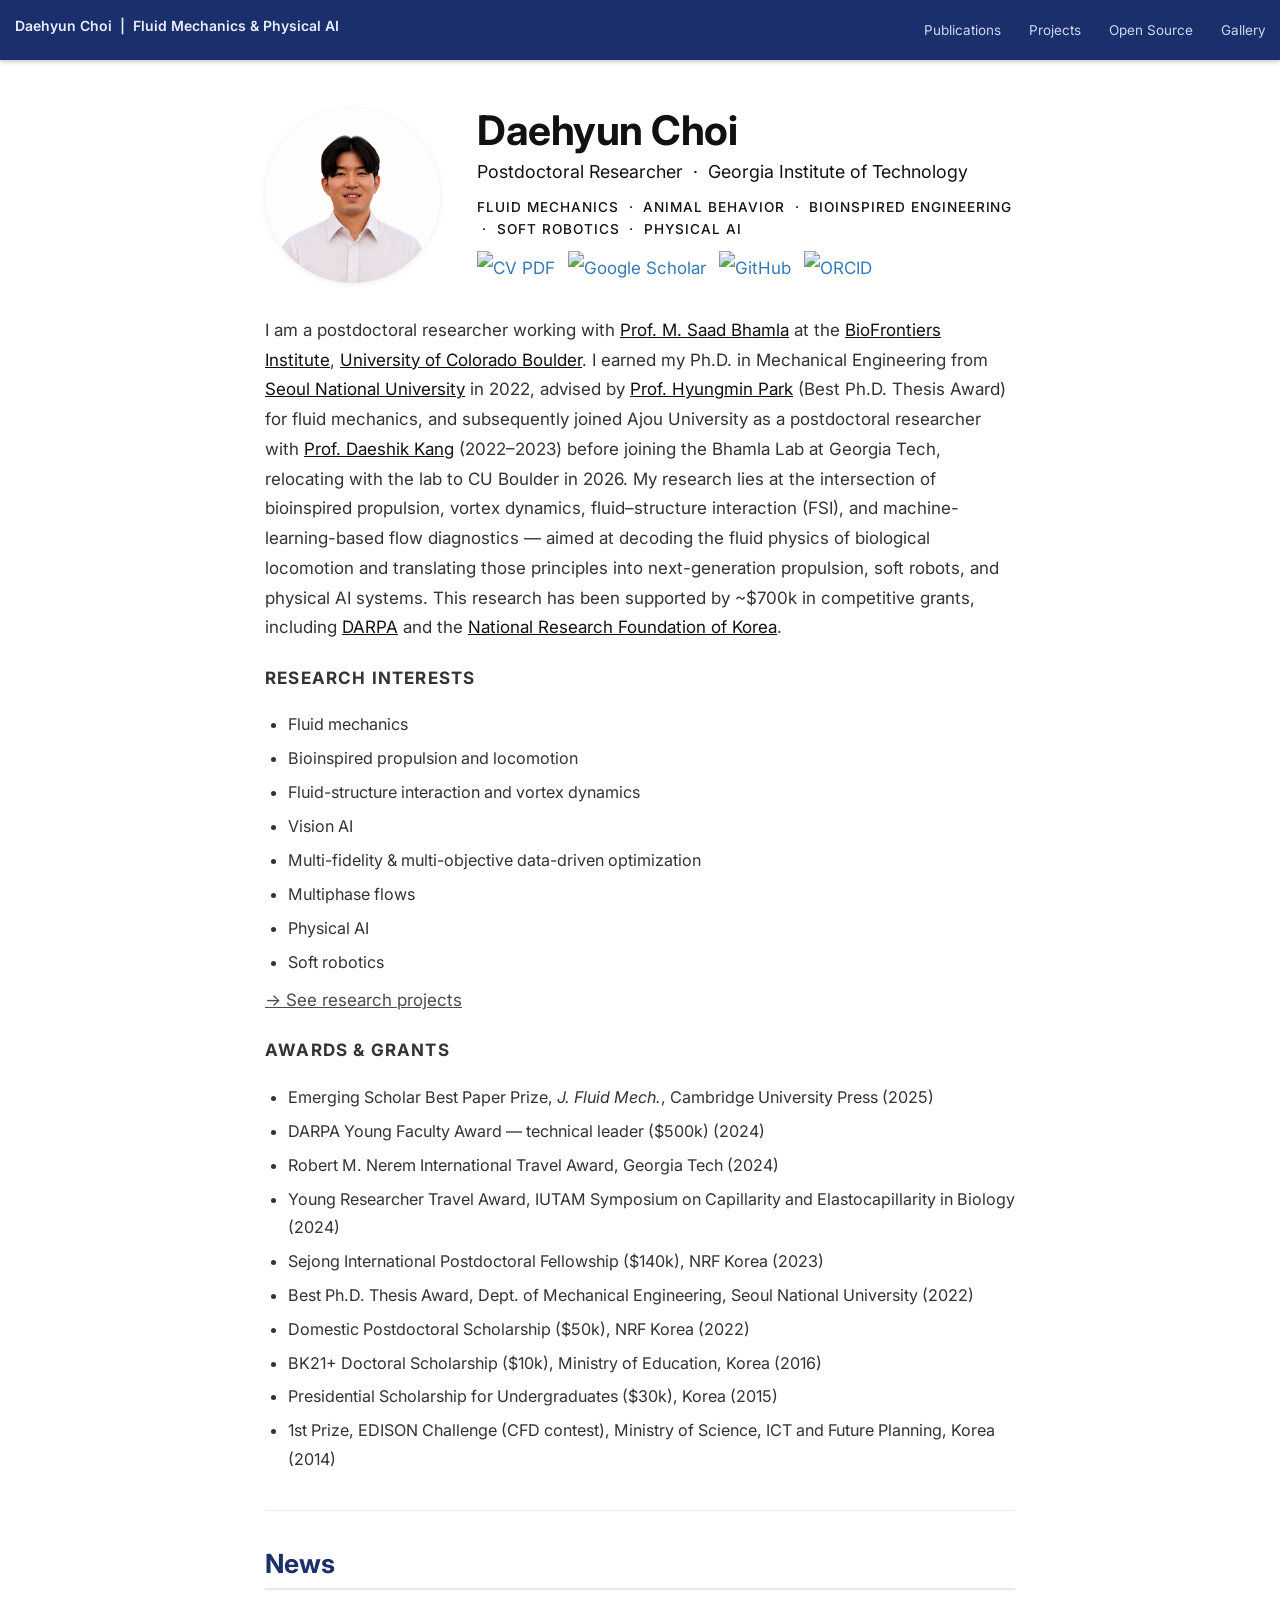
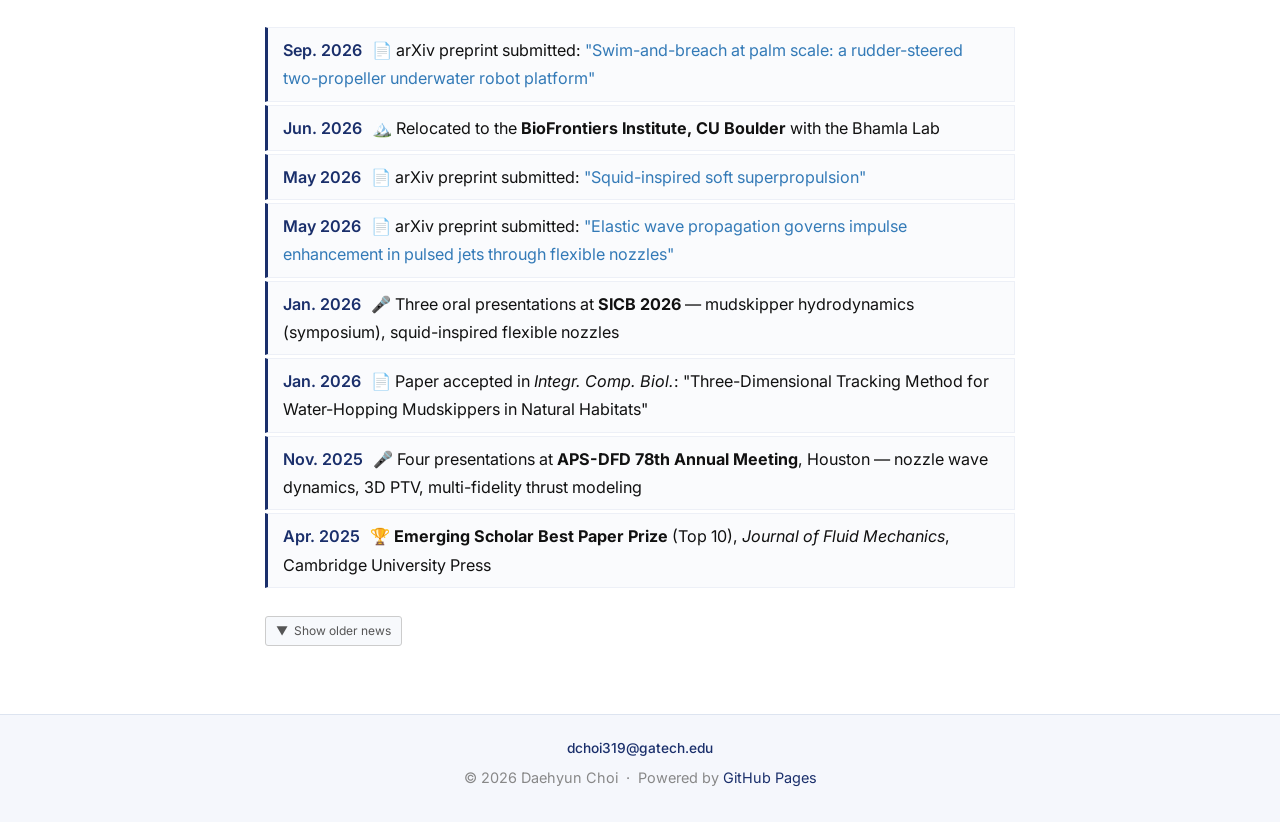
==== commit 617b0959: "Update affiliation to CU Boulder BioFrontiers (lab relocated Jun 2026)" ====
--- a/index.html
+++ b/index.html
@@ -4,7 +4,7 @@
   <meta name="google-site-verification" content="P_fgXzK8TkDR3OFVVgb87lFEg10dHSG2ZN5ZYvJpBHM" />
   <meta charset="utf-8" />
   <meta name="viewport" content="width=device-width, initial-scale=1">
-  <meta name="description" content="Daehyun Choi – Postdoctoral Researcher at Georgia Tech. Fluid mechanics, bioinspired propulsion, FSI, and physical AI." />
+  <meta name="description" content="Daehyun Choi – Postdoctoral Researcher at CU Boulder. Fluid mechanics, bioinspired propulsion, FSI, and physical AI." />
   <title>Daehyun Choi | Fluid Mechanics &amp; Physical AI</title>
 
   <link rel="stylesheet" href="https://cdn.jsdelivr.net/npm/bootstrap@3.4.1/dist/css/bootstrap.min.css" />
@@ -97,21 +97,22 @@
           <p>
             I am a postdoctoral researcher working with
             <a href="https://scholar.google.co.kr/citations?user=1tRXS9gAAAAJ" target="_blank" rel="noopener">Prof. M. Saad Bhamla</a>
-            at <a href="https://www.gatech.edu/" target="_blank" rel="noopener">Georgia Institute of Technology</a>.
+            at the <a href="https://www.colorado.edu/biofrontiers/" target="_blank" rel="noopener">BioFrontiers Institute</a>,
+            <a href="https://www.colorado.edu/" target="_blank" rel="noopener">University of Colorado Boulder</a>.
             I earned my Ph.D. in Mechanical Engineering from
             <a href="https://www.snu.ac.kr/" target="_blank" rel="noopener">Seoul National University</a>
             in 2022, advised by
-            <a href="https://mffv.snu.ac.kr/people/professor" target="_blank" rel="noopener">Prof. Hyungmin Park</a>
+            <a href="https://mffv.snu.ac.kr/?page_id=1080" target="_blank" rel="noopener">Prof. Hyungmin Park</a>
             (Best Ph.D. Thesis Award) for fluid mechanics, and subsequently joined Ajou University as a postdoctoral researcher with
             <a href="https://scholar.google.com/citations?user=c16MWTsAAAAJ" target="_blank" rel="noopener">Prof. Daeshik Kang</a>
-            (2022–2023) before moving to Georgia Tech.
+            (2022–2023) before joining the Bhamla Lab at Georgia Tech, relocating with the lab to CU Boulder in 2026.
             My research lies at the intersection of bioinspired propulsion, vortex dynamics,
             fluid–structure interaction (FSI), and machine-learning-based flow diagnostics —
             aimed at decoding the fluid physics of biological locomotion and translating those principles
             into next-generation propulsion, soft robots, and physical AI systems.
             This research has been supported by ~$700k in competitive grants, including
             <a href="https://www.darpa.mil/" target="_blank" rel="noopener">DARPA</a>
-            and the <a href="https://www.nrf.re.kr/eng/main" target="_blank" rel="noopener">National Research Foundation of Korea</a>.
+            and the <a href="https://www.nrf.re.kr/" target="_blank" rel="noopener">National Research Foundation of Korea</a>.
           </p>
 
           <p class="dc-ri-heading">Research Interests</p>
@@ -152,6 +153,15 @@
 
         <div class="list-group dc-news" id="news-list">
           <div class="list-group-item">
+            <span class="dc-news-date">Sep. 2026</span>
+            📄 arXiv preprint submitted:
+            <a href="https://arxiv.org/abs/2609.17240" target="_blank" rel="noopener">"Swim-and-breach at palm scale: a rudder-steered two-propeller underwater robot platform"</a>
+          </div>
+          <div class="list-group-item">
+            <span class="dc-news-date">Jun. 2026</span>
+            🏔️ Relocated to the <strong>BioFrontiers Institute, CU Boulder</strong> with the Bhamla Lab
+          </div>
+          <div class="list-group-item">
             <span class="dc-news-date">May 2026</span>
             📄 arXiv preprint submitted:
             <a href="https://arxiv.org/abs/2605.03239" target="_blank" rel="noopener">"Squid-inspired soft superpropulsion"</a>
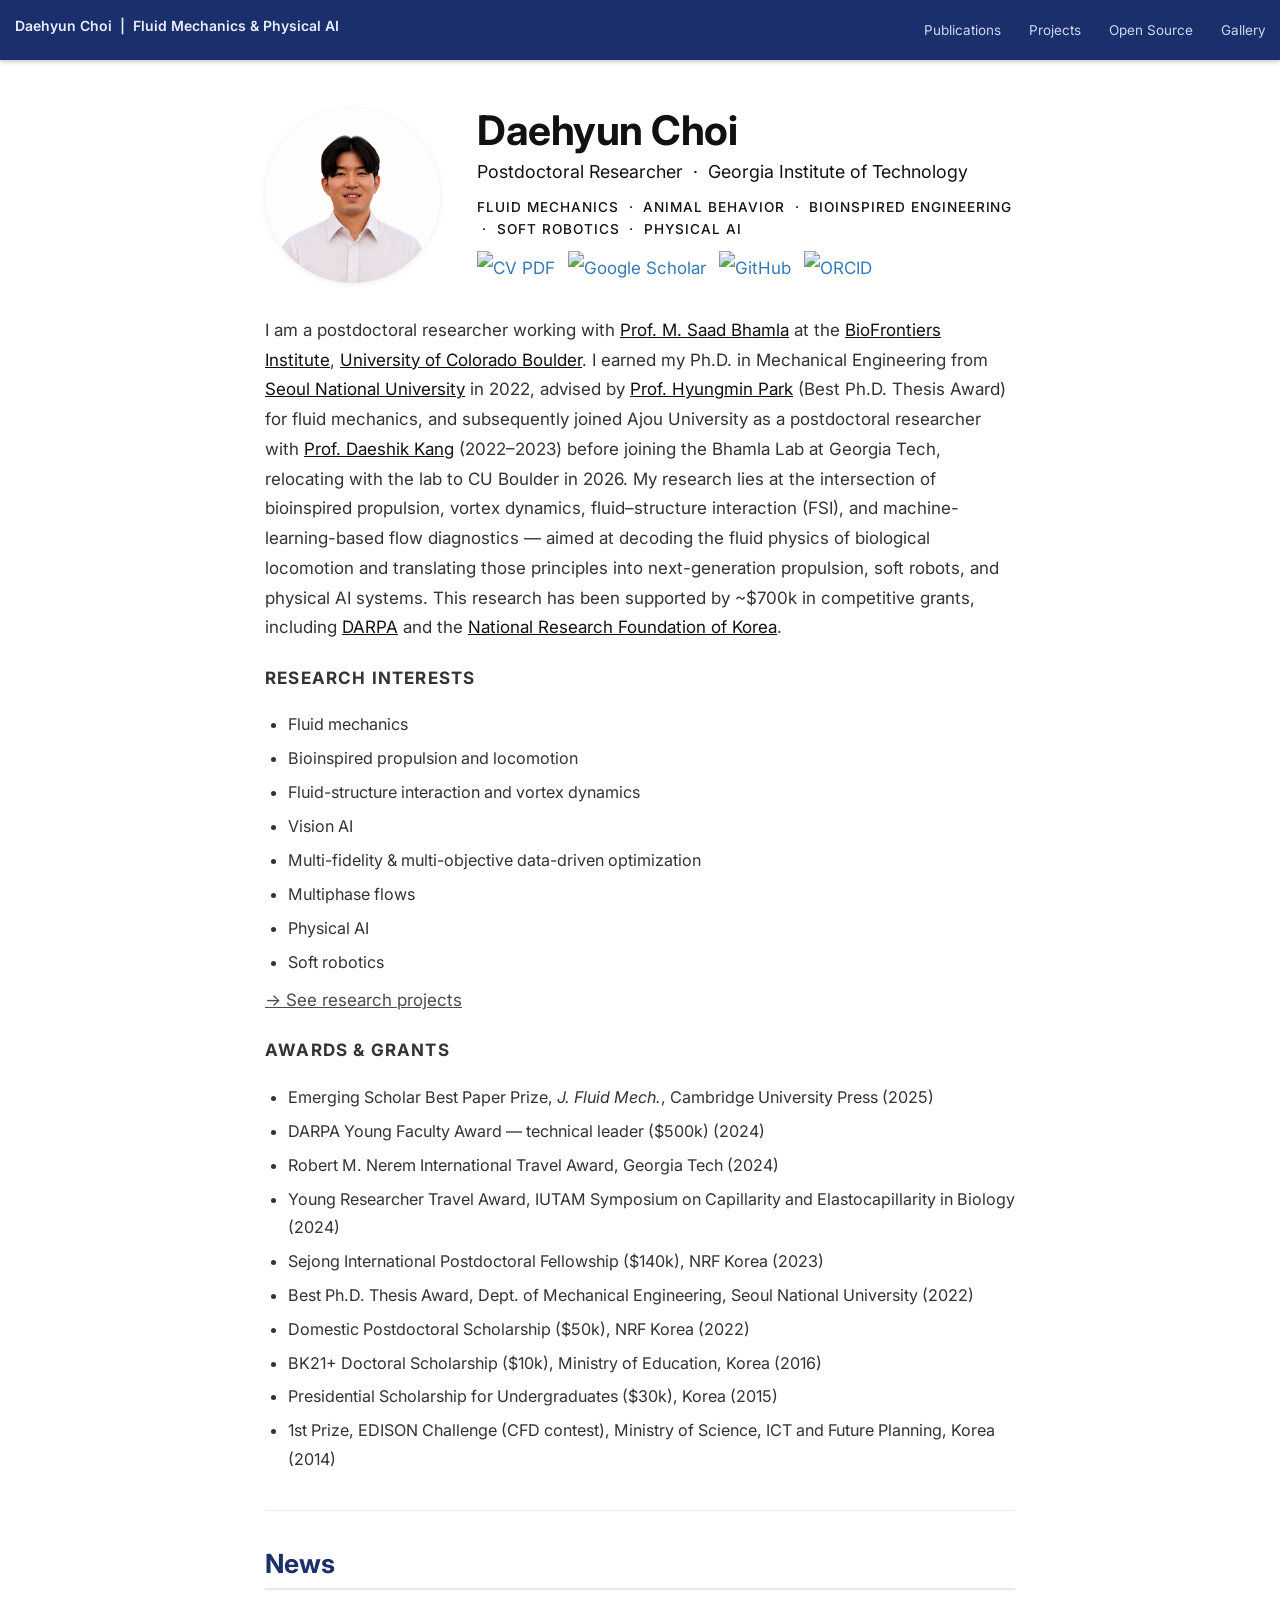
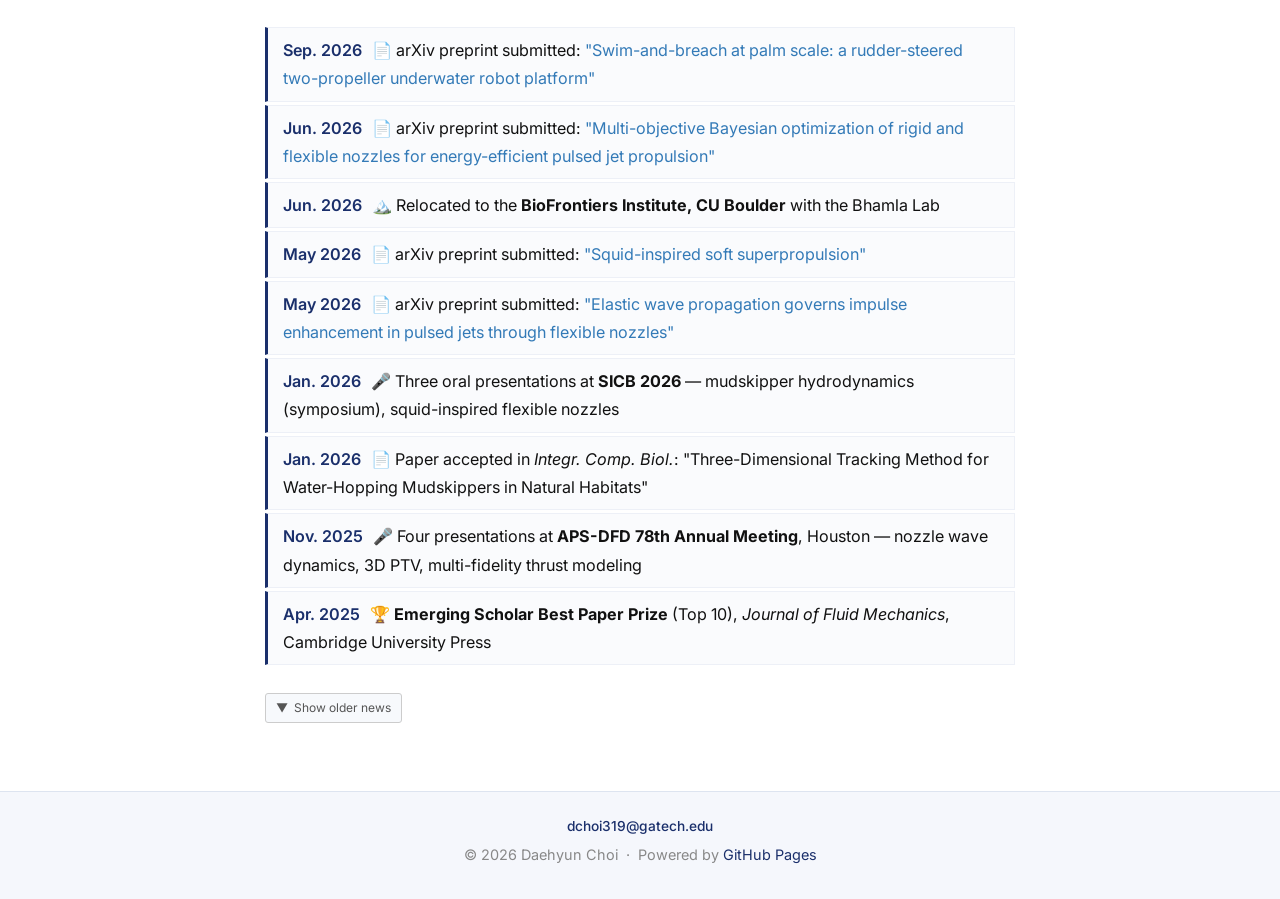
==== commit 44bd493b: "News: add arXiv:2606.19252 preprint entry" ====
--- a/index.html
+++ b/index.html
@@ -159,6 +159,11 @@
           </div>
           <div class="list-group-item">
             <span class="dc-news-date">Jun. 2026</span>
+            📄 arXiv preprint submitted:
+            <a href="https://arxiv.org/abs/2606.19252" target="_blank" rel="noopener">"Multi-objective Bayesian optimization of rigid and flexible nozzles for energy-efficient pulsed jet propulsion"</a>
+          </div>
+          <div class="list-group-item">
+            <span class="dc-news-date">Jun. 2026</span>
             🏔️ Relocated to the <strong>BioFrontiers Institute, CU Boulder</strong> with the Bhamla Lab
           </div>
           <div class="list-group-item">
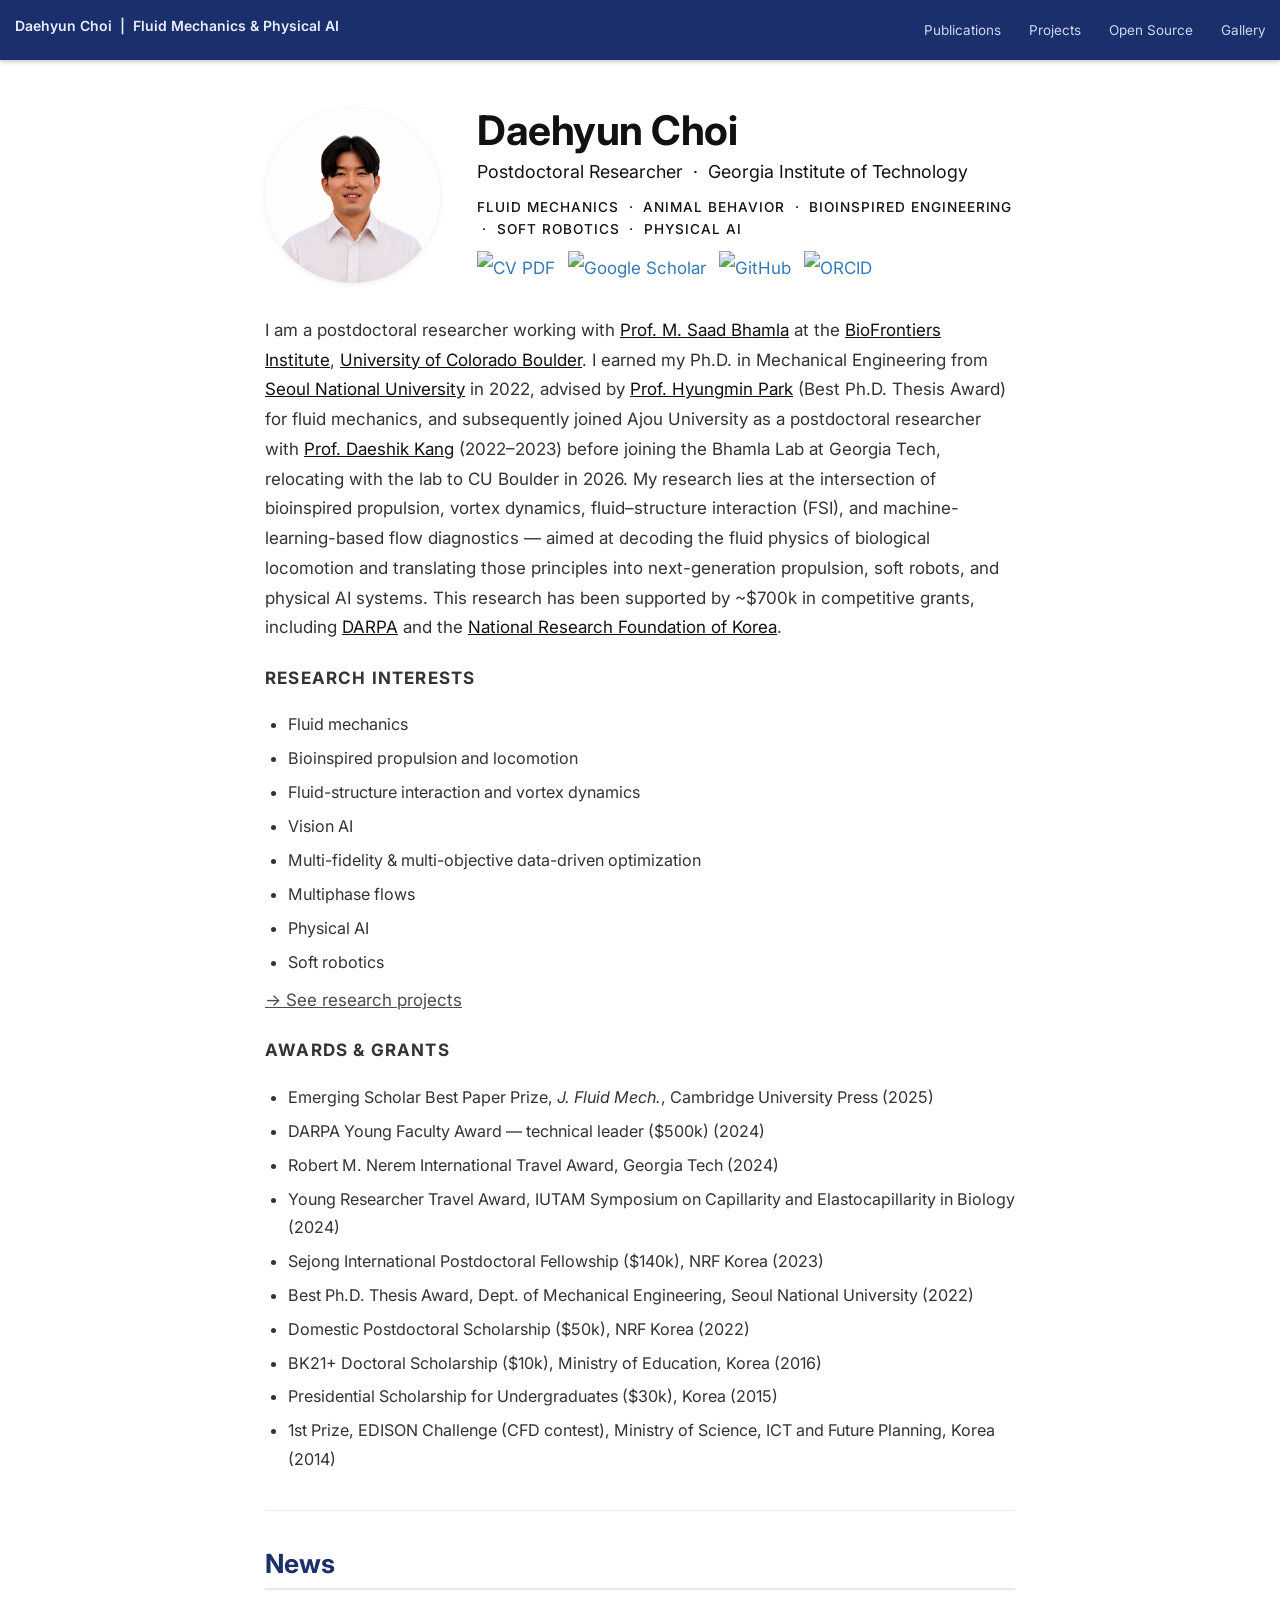
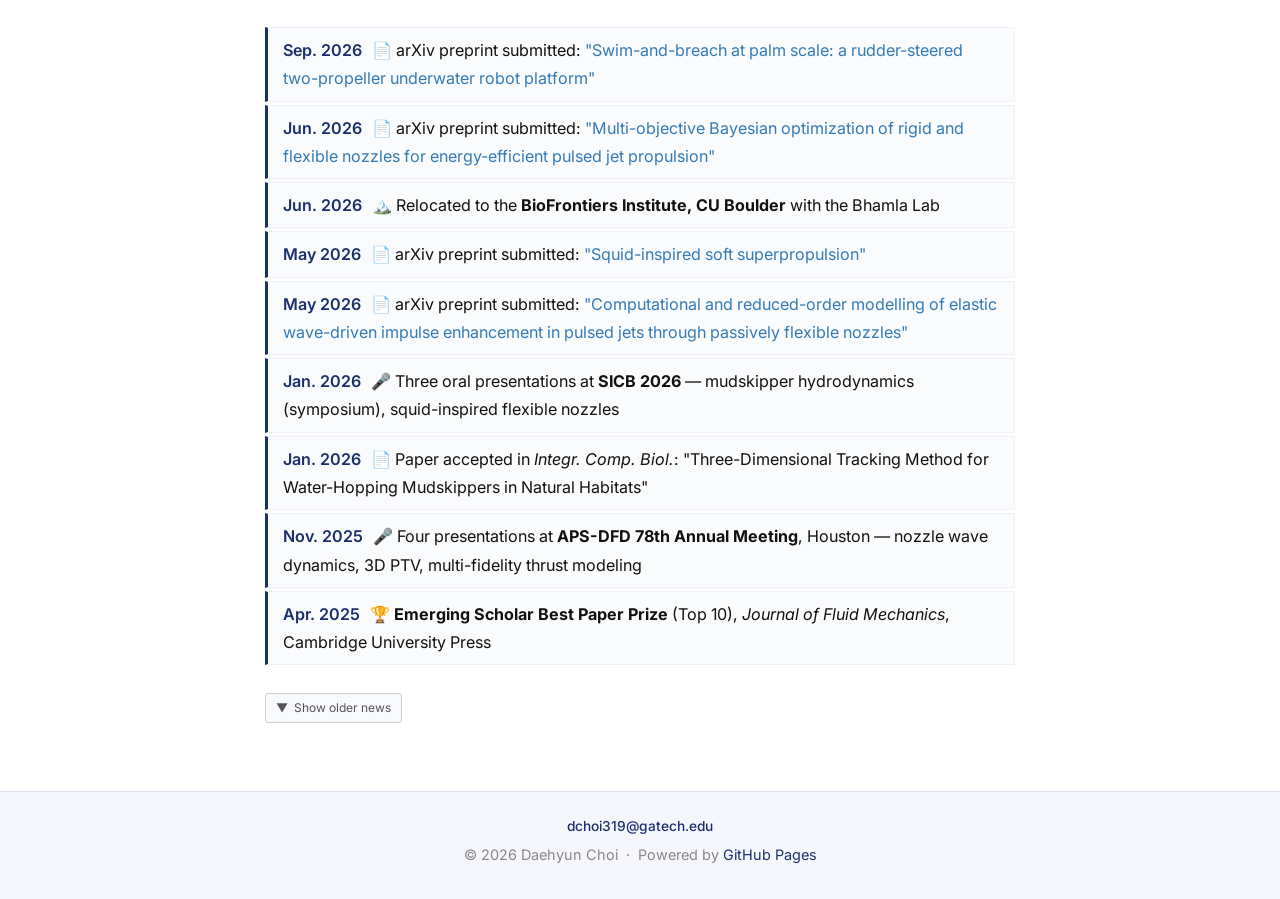
==== commit 2b8471a9: "Correct arXiv:2605.17319 (v2 title, Choi first co-first author); mark co-corresponding authorship on" ====
--- a/index.html
+++ b/index.html
@@ -174,7 +174,7 @@
           <div class="list-group-item">
             <span class="dc-news-date">May 2026</span>
             📄 arXiv preprint submitted:
-            <a href="https://arxiv.org/abs/2605.17319" target="_blank" rel="noopener">"Elastic wave propagation governs impulse enhancement in pulsed jets through flexible nozzles"</a>
+            <a href="https://arxiv.org/abs/2605.17319" target="_blank" rel="noopener">"Computational and reduced-order modelling of elastic wave-driven impulse enhancement in pulsed jets through passively flexible nozzles"</a>
           </div>
           <div class="list-group-item">
             <span class="dc-news-date">Jan. 2026</span>
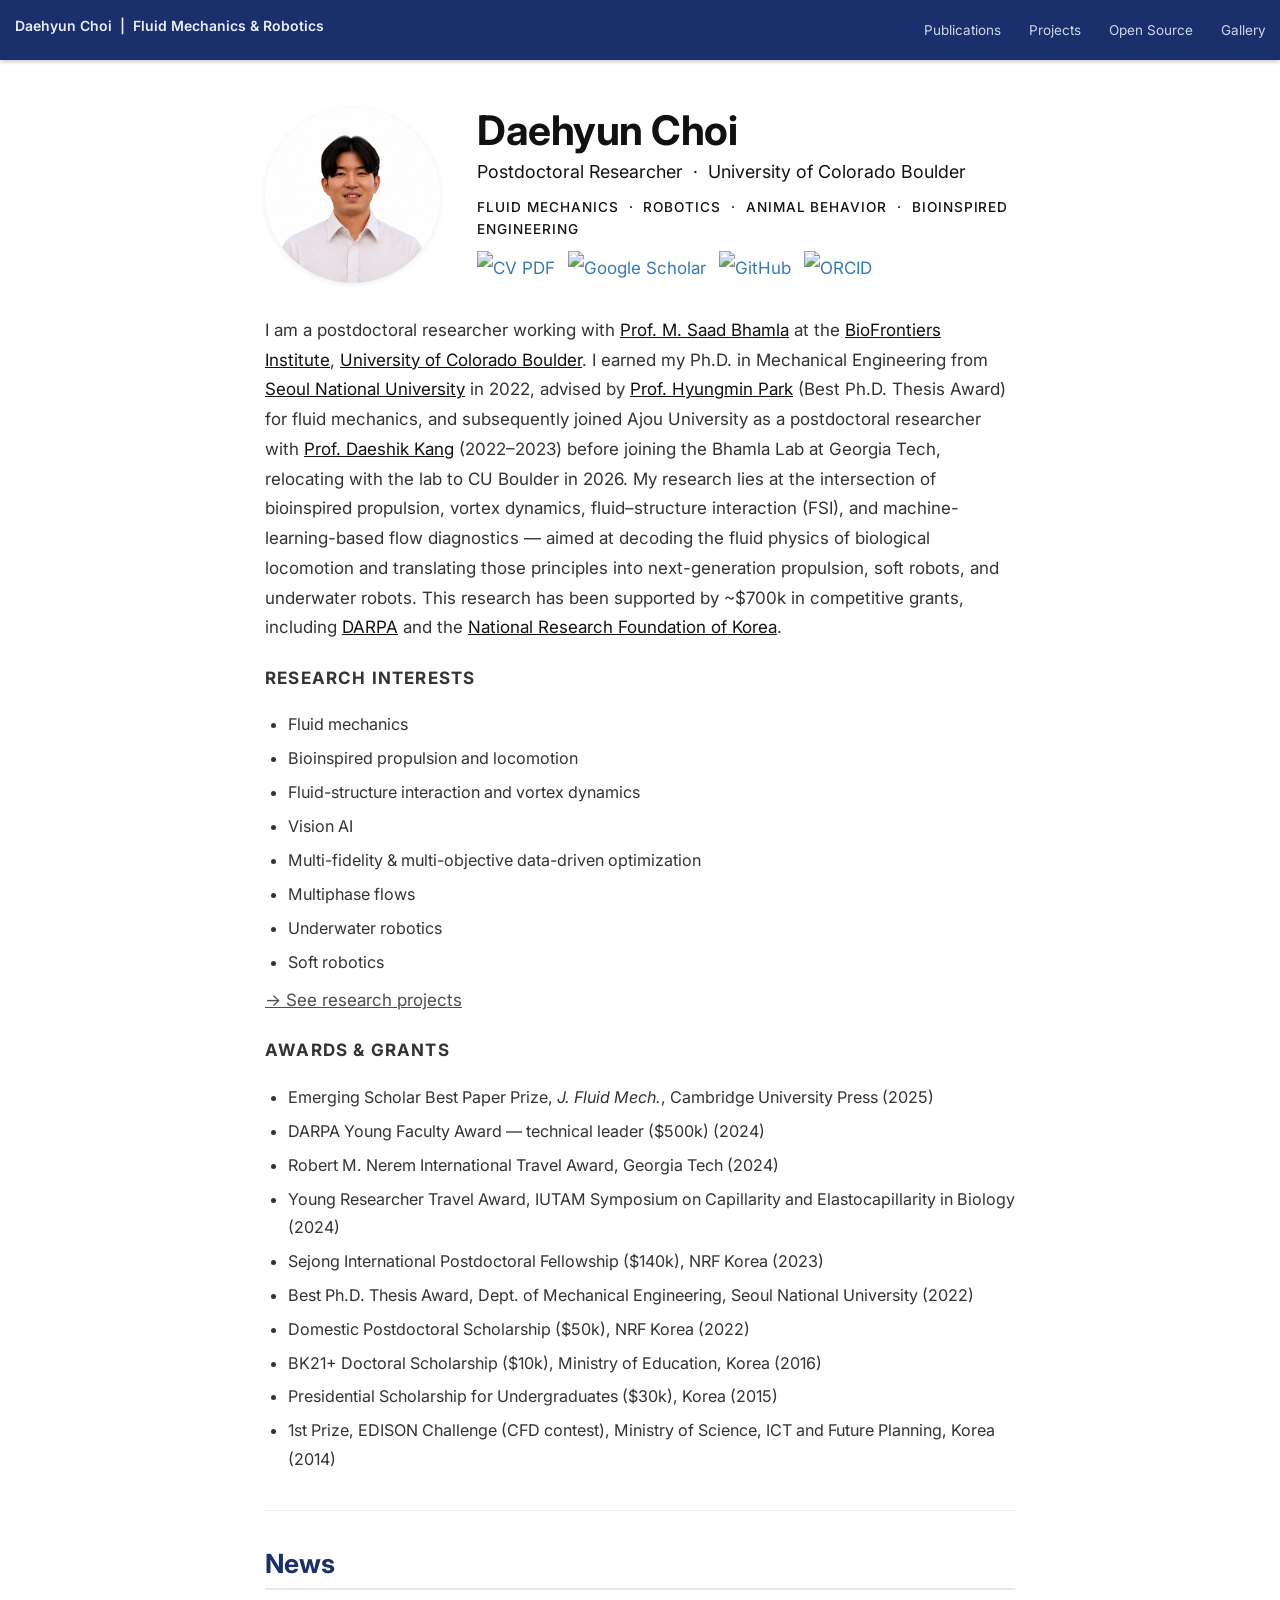
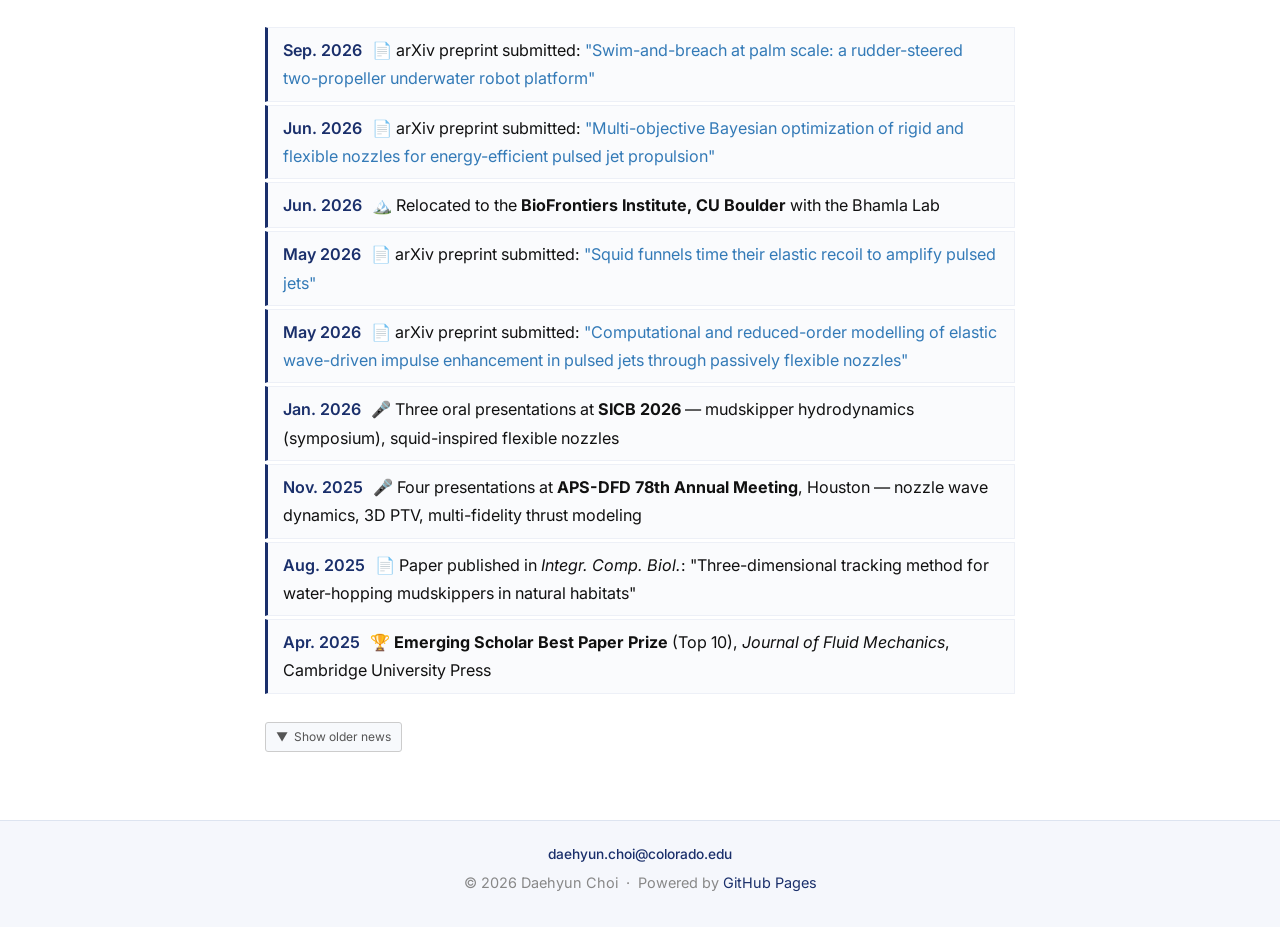
==== commit fdf30dbc: "Web CV update: Fluid Mechanics & Robotics, new results (robot, JFM, PRF), publication sync - Brand/t" ====
--- a/index.html
+++ b/index.html
@@ -4,8 +4,8 @@
   <meta name="google-site-verification" content="P_fgXzK8TkDR3OFVVgb87lFEg10dHSG2ZN5ZYvJpBHM" />
   <meta charset="utf-8" />
   <meta name="viewport" content="width=device-width, initial-scale=1">
-  <meta name="description" content="Daehyun Choi – Postdoctoral Researcher at CU Boulder. Fluid mechanics, bioinspired propulsion, FSI, and physical AI." />
-  <title>Daehyun Choi | Fluid Mechanics &amp; Physical AI</title>
+  <meta name="description" content="Daehyun Choi – Postdoctoral Researcher at CU Boulder. Fluid mechanics, bioinspired propulsion, FSI, and robotics." />
+  <title>Daehyun Choi | Fluid Mechanics &amp; Robotics</title>
 
   <link rel="stylesheet" href="https://cdn.jsdelivr.net/npm/bootstrap@3.4.1/dist/css/bootstrap.min.css" />
   <link rel="stylesheet" href="https://cdnjs.cloudflare.com/ajax/libs/font-awesome/6.5.2/css/all.min.css" />
@@ -33,7 +33,7 @@
         <span class="icon-bar"></span>
         <span class="icon-bar"></span>
       </button>
-      <a class="navbar-brand" href="index.html">Daehyun Choi &nbsp;|&nbsp; Fluid Mechanics &amp; Physical AI</a>
+      <a class="navbar-brand" href="index.html">Daehyun Choi &nbsp;|&nbsp; Fluid Mechanics &amp; Robotics</a>
     </div>
     <div class="collapse navbar-collapse" id="main-nav">
       <ul class="nav navbar-nav navbar-right">
@@ -61,15 +61,14 @@
             <div>
               <h1 class="dc-name">Daehyun Choi</h1>
               <p class="dc-position">
-                Postdoctoral Researcher &nbsp;·&nbsp; Georgia Institute of Technology
+                Postdoctoral Researcher &nbsp;·&nbsp; University of Colorado Boulder
               </p>
             </div>
             <p class="dc-identity">
               Fluid Mechanics &nbsp;·&nbsp;
+              Robotics &nbsp;·&nbsp;
               Animal Behavior &nbsp;·&nbsp;
-              Bioinspired Engineering &nbsp;·&nbsp;
-              Soft Robotics &nbsp;·&nbsp;
-              Physical AI
+              Bioinspired Engineering
             </p>
             <!-- Badges -->
             <p class="dc-badges">
@@ -109,7 +108,7 @@
             My research lies at the intersection of bioinspired propulsion, vortex dynamics,
             fluid–structure interaction (FSI), and machine-learning-based flow diagnostics —
             aimed at decoding the fluid physics of biological locomotion and translating those principles
-            into next-generation propulsion, soft robots, and physical AI systems.
+            into next-generation propulsion, soft robots, and underwater robots.
             This research has been supported by ~$700k in competitive grants, including
             <a href="https://www.darpa.mil/" target="_blank" rel="noopener">DARPA</a>
             and the <a href="https://www.nrf.re.kr/" target="_blank" rel="noopener">National Research Foundation of Korea</a>.
@@ -123,7 +122,7 @@
             <li>Vision AI</li>
             <li>Multi-fidelity &amp; multi-objective data-driven optimization</li>
             <li>Multiphase flows</li>
-            <li>Physical AI</li>
+            <li>Underwater robotics</li>
             <li>Soft robotics</li>
           </ul>
           <p class="dc-ri-more"><a href="projects.html">→ See research projects</a></p>
@@ -169,7 +168,7 @@
           <div class="list-group-item">
             <span class="dc-news-date">May 2026</span>
             📄 arXiv preprint submitted:
-            <a href="https://arxiv.org/abs/2605.03239" target="_blank" rel="noopener">"Squid-inspired soft superpropulsion"</a>
+            <a href="https://arxiv.org/abs/2605.03239" target="_blank" rel="noopener">"Squid funnels time their elastic recoil to amplify pulsed jets"</a>
           </div>
           <div class="list-group-item">
             <span class="dc-news-date">May 2026</span>
@@ -181,14 +180,14 @@
             🎤 Three oral presentations at <strong>SICB 2026</strong> — mudskipper hydrodynamics (symposium), squid-inspired flexible nozzles
           </div>
           <div class="list-group-item">
-            <span class="dc-news-date">Jan. 2026</span>
-            📄 Paper accepted in <em>Integr. Comp. Biol.</em>: "Three-Dimensional Tracking Method for Water-Hopping Mudskippers in Natural Habitats"
-          </div>
-          <div class="list-group-item">
             <span class="dc-news-date">Nov. 2025</span>
             🎤 Four presentations at <strong>APS-DFD 78th Annual Meeting</strong>, Houston — nozzle wave dynamics, 3D PTV, multi-fidelity thrust modeling
           </div>
           <div class="list-group-item">
+            <span class="dc-news-date">Aug. 2025</span>
+            📄 Paper published in <em>Integr. Comp. Biol.</em>: "Three-dimensional tracking method for water-hopping mudskippers in natural habitats"
+          </div>
+          <div class="list-group-item">
             <span class="dc-news-date">Apr. 2025</span>
             🏆 <strong>Emerging Scholar Best Paper Prize</strong> (Top 10), <em>Journal of Fluid Mechanics</em>, Cambridge University Press
           </div>
@@ -202,10 +201,6 @@
               🎤 Invited talk at <strong>Max Planck Institute for Dynamics and Self-Organization</strong>, Göttingen, Germany
             </div>
             <div class="list-group-item">
-              <span class="dc-news-date">Jan. 2025</span>
-              📄 Paper accepted in <em>Integr. Comp. Biol.</em>: 3D tracking method for water-hopping mudskippers in natural habitats
-            </div>
-            <div class="list-group-item">
               <span class="dc-news-date">Nov. 2024</span>
               🎤 Poster &amp; oral presentations at <strong>APS-DFD 77th Annual Meeting</strong>, Salt Lake City
             </div>
@@ -216,7 +211,7 @@
             <div class="list-group-item">
               <span class="dc-news-date">Jun. 2024</span>
               📄 Paper accepted in <em>J. Fluid Mech.</em>:
-              "Enhanced impulse and entrainments of the pulsed circular jet by flexible nozzle"
+              "Mechanism of enhanced impulse and entrainment of a pulsed jet through a flexible nozzle"
             </div>
             <div class="list-group-item">
               <span class="dc-news-date">Mar. 2024</span>
@@ -237,6 +232,11 @@
               National Research Foundation of Korea
             </div>
             <div class="list-group-item">
+              <span class="dc-news-date">Sep. 2022</span>
+              📄 Paper accepted in <em>J. Fluid Mech.</em>:
+              "Flow–structure interaction of a starting jet through a flexible circular nozzle"
+            </div>
+            <div class="list-group-item">
               <span class="dc-news-date">Aug. 2022</span>
               🏆 <strong>Best Ph.D. Thesis Award</strong>,
               Dept. of Mechanical Engineering, Seoul National University
@@ -244,7 +244,7 @@
             <div class="list-group-item">
               <span class="dc-news-date">Jul. 2022</span>
               📄 Paper accepted in <em>Sci. Rep.</em>:
-              "Bubble velocimetry using CNN-based optical flow algorithms"
+              "Bubble velocimetry using the conventional and CNN-based optical flow algorithms"
             </div>
             <div class="list-group-item">
               <span class="dc-news-date">Jun. 2022</span>
@@ -254,11 +254,6 @@
               <span class="dc-news-date">May 2022</span>
               📄 Paper accepted in <em>J. Fluid Mech.</em>:
               "Analysis of liquid column atomization by annular dual-nozzle gas jet flow"
-            </div>
-            <div class="list-group-item">
-              <span class="dc-news-date">Sep. 2022</span>
-              📄 Paper accepted in <em>J. Fluid Mech.</em>:
-              "Flow-structure interaction of the starting jet through the flexible circular nozzle"
             </div>
           </div>
         </div>
@@ -295,8 +290,8 @@
 
   // Anti-scrape footer email
   (function() {
-    var p = ['dchoi','319'].join('');
-    var d = ['ga','tech','.','edu'].join('');
+    var p = ['daehyun','.','choi'].join('');
+    var d = ['colo','rado','.','edu'].join('');
     var addr = p + String.fromCharCode(64) + d;
     var el = document.getElementById('dc-footer-email');
     if (el) el.innerHTML = '<a href="m\x61ilto:' + addr + '">' + addr + '</a>';
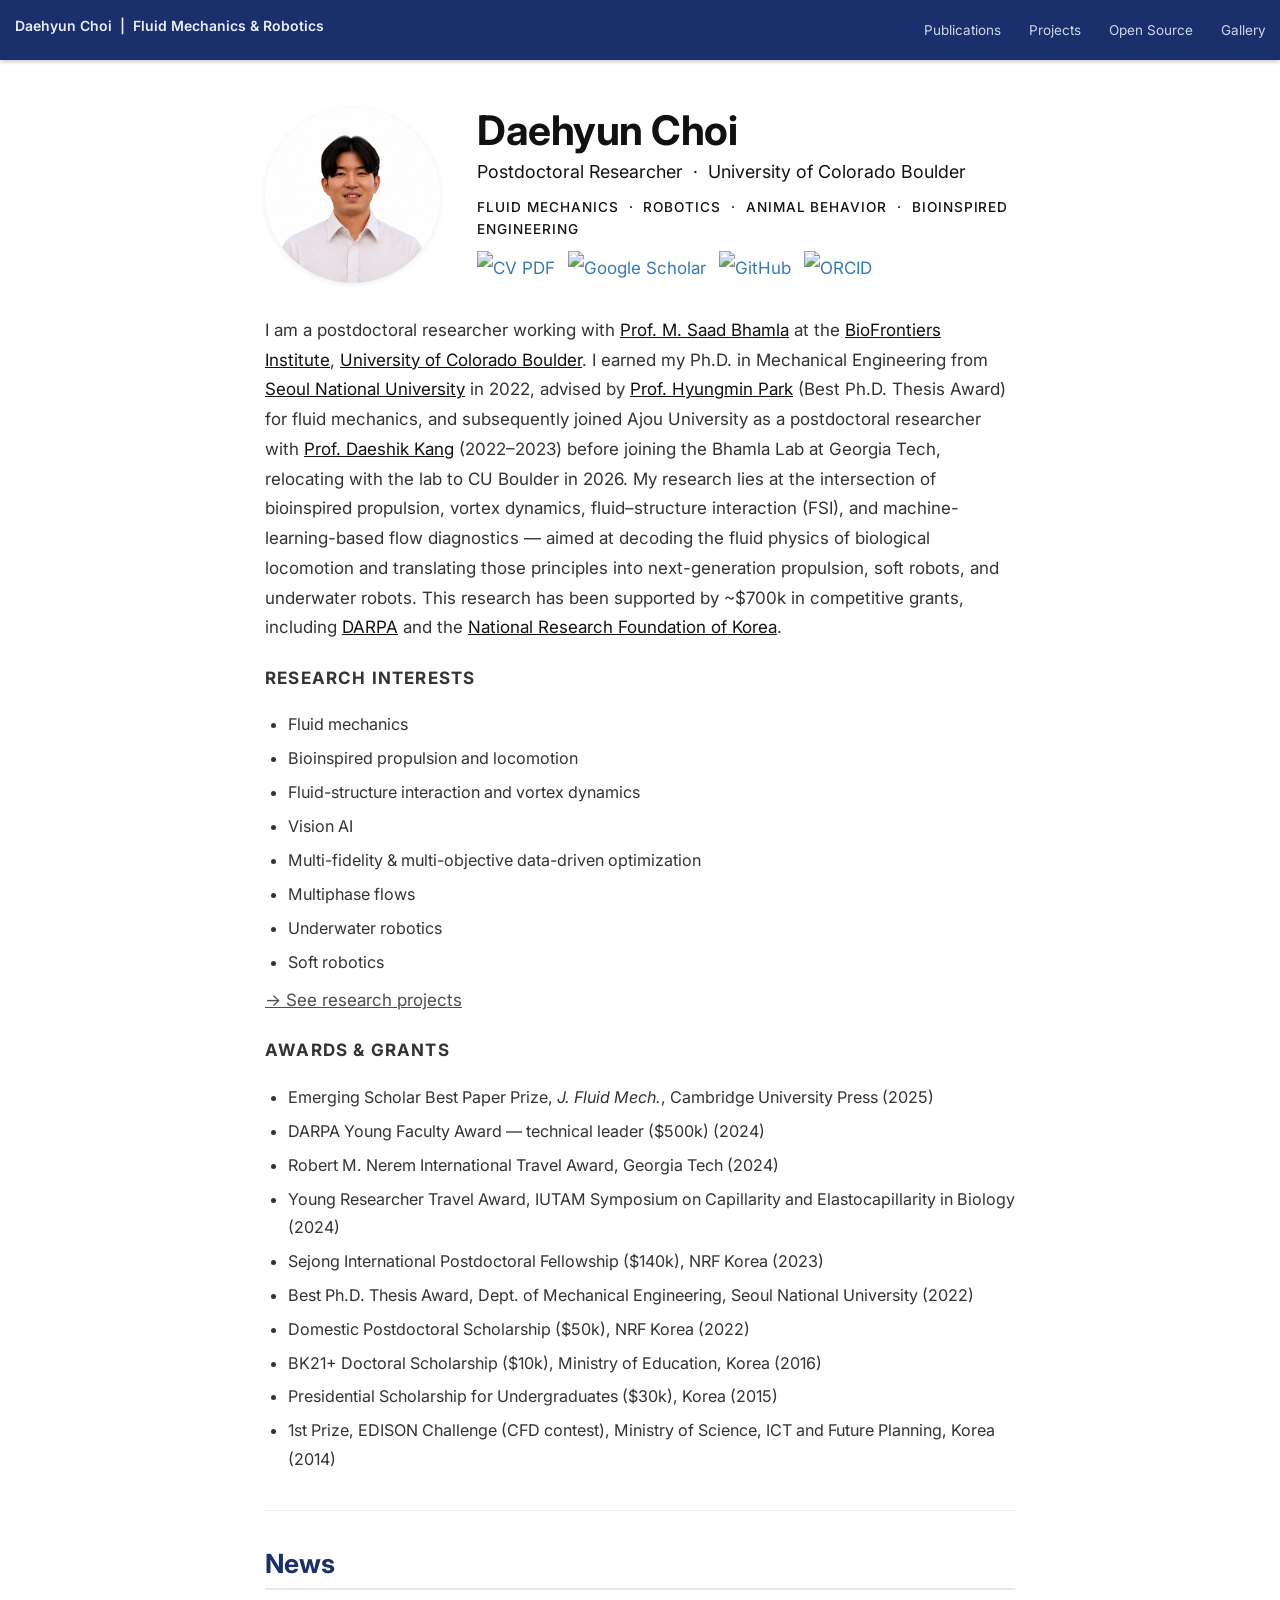
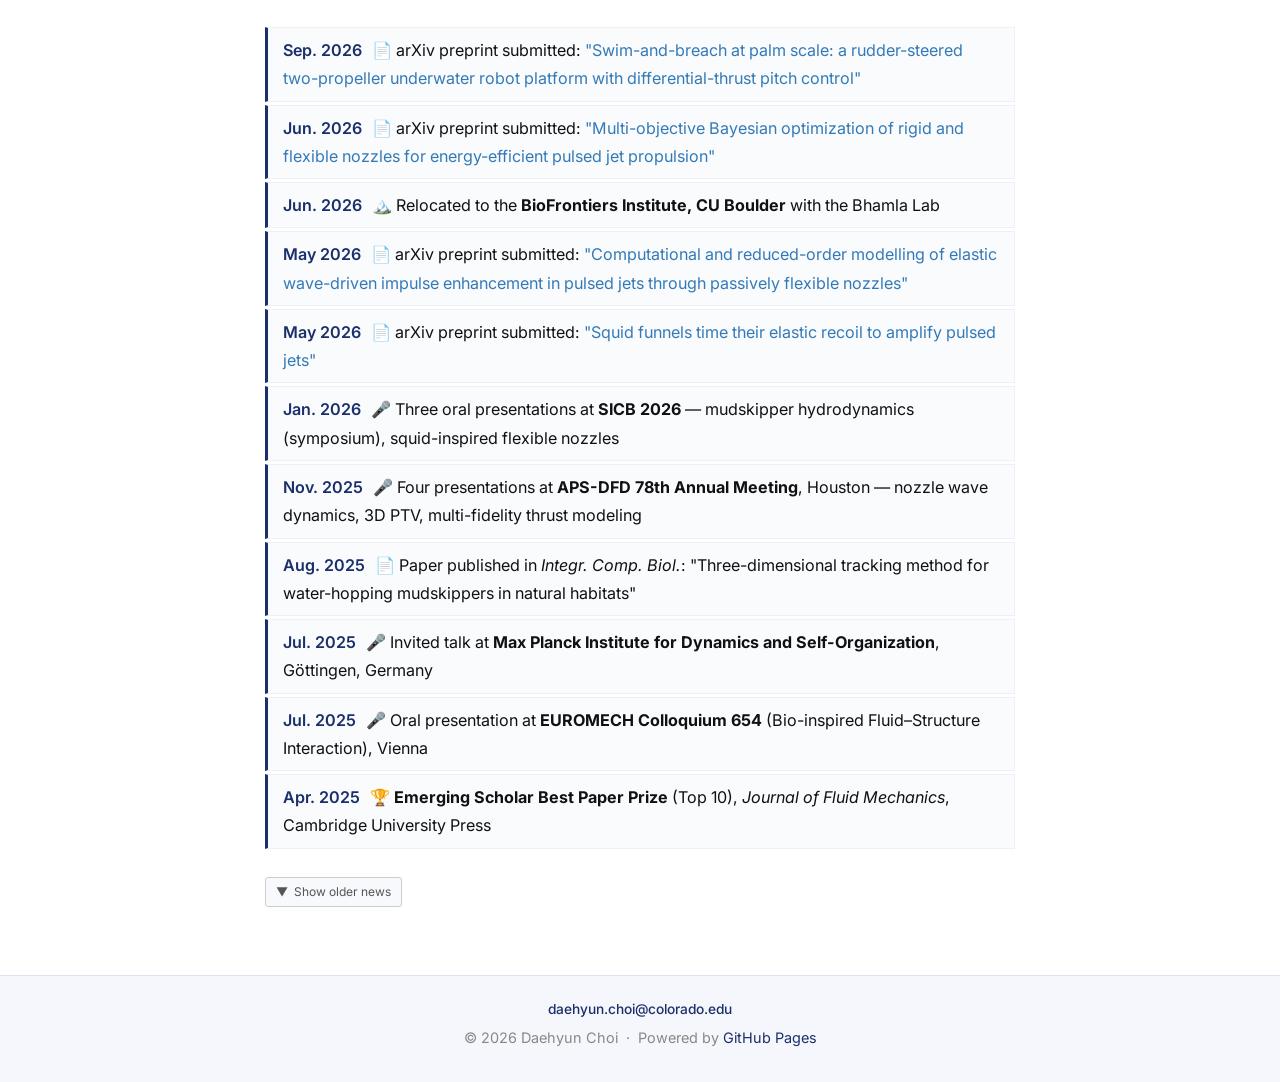
==== commit 7e1e94f2: "Fact-check fixes: squid v2 numbers, robot/JFM/PRF wording, news dates, CV PDF - Squid section: arXiv" ====
--- a/index.html
+++ b/index.html
@@ -154,7 +154,7 @@
           <div class="list-group-item">
             <span class="dc-news-date">Sep. 2026</span>
             📄 arXiv preprint submitted:
-            <a href="https://arxiv.org/abs/2609.17240" target="_blank" rel="noopener">"Swim-and-breach at palm scale: a rudder-steered two-propeller underwater robot platform"</a>
+            <a href="https://arxiv.org/abs/2609.17240" target="_blank" rel="noopener">"Swim-and-breach at palm scale: a rudder-steered two-propeller underwater robot platform with differential-thrust pitch control"</a>
           </div>
           <div class="list-group-item">
             <span class="dc-news-date">Jun. 2026</span>
@@ -168,12 +168,12 @@
           <div class="list-group-item">
             <span class="dc-news-date">May 2026</span>
             📄 arXiv preprint submitted:
-            <a href="https://arxiv.org/abs/2605.03239" target="_blank" rel="noopener">"Squid funnels time their elastic recoil to amplify pulsed jets"</a>
+            <a href="https://arxiv.org/abs/2605.17319" target="_blank" rel="noopener">"Computational and reduced-order modelling of elastic wave-driven impulse enhancement in pulsed jets through passively flexible nozzles"</a>
           </div>
           <div class="list-group-item">
             <span class="dc-news-date">May 2026</span>
             📄 arXiv preprint submitted:
-            <a href="https://arxiv.org/abs/2605.17319" target="_blank" rel="noopener">"Computational and reduced-order modelling of elastic wave-driven impulse enhancement in pulsed jets through passively flexible nozzles"</a>
+            <a href="https://arxiv.org/abs/2605.03239" target="_blank" rel="noopener">"Squid funnels time their elastic recoil to amplify pulsed jets"</a>
           </div>
           <div class="list-group-item">
             <span class="dc-news-date">Jan. 2026</span>
@@ -188,17 +188,21 @@
             📄 Paper published in <em>Integr. Comp. Biol.</em>: "Three-dimensional tracking method for water-hopping mudskippers in natural habitats"
           </div>
           <div class="list-group-item">
+            <span class="dc-news-date">Jul. 2025</span>
+            🎤 Invited talk at <strong>Max Planck Institute for Dynamics and Self-Organization</strong>, Göttingen, Germany
+          </div>
+          <div class="list-group-item">
+            <span class="dc-news-date">Jul. 2025</span>
+            🎤 Oral presentation at <strong>EUROMECH Colloquium 654</strong> (Bio-inspired Fluid–Structure Interaction), Vienna
+          </div>
+          <div class="list-group-item">
             <span class="dc-news-date">Apr. 2025</span>
             🏆 <strong>Emerging Scholar Best Paper Prize</strong> (Top 10), <em>Journal of Fluid Mechanics</em>, Cambridge University Press
           </div>
           <div id="older-news" style="display:none;">
             <div class="list-group-item">
               <span class="dc-news-date">Mar. 2025</span>
-              🎤 Oral presentations at <strong>EUROMECH</strong> (Vienna) and <strong>APS March Meeting</strong> (Anaheim)
-            </div>
-            <div class="list-group-item">
-              <span class="dc-news-date">Feb. 2025</span>
-              🎤 Invited talk at <strong>Max Planck Institute for Dynamics and Self-Organization</strong>, Göttingen, Germany
+              🎤 Oral presentation at <strong>APS March Meeting</strong> (Anaheim)
             </div>
             <div class="list-group-item">
               <span class="dc-news-date">Nov. 2024</span>
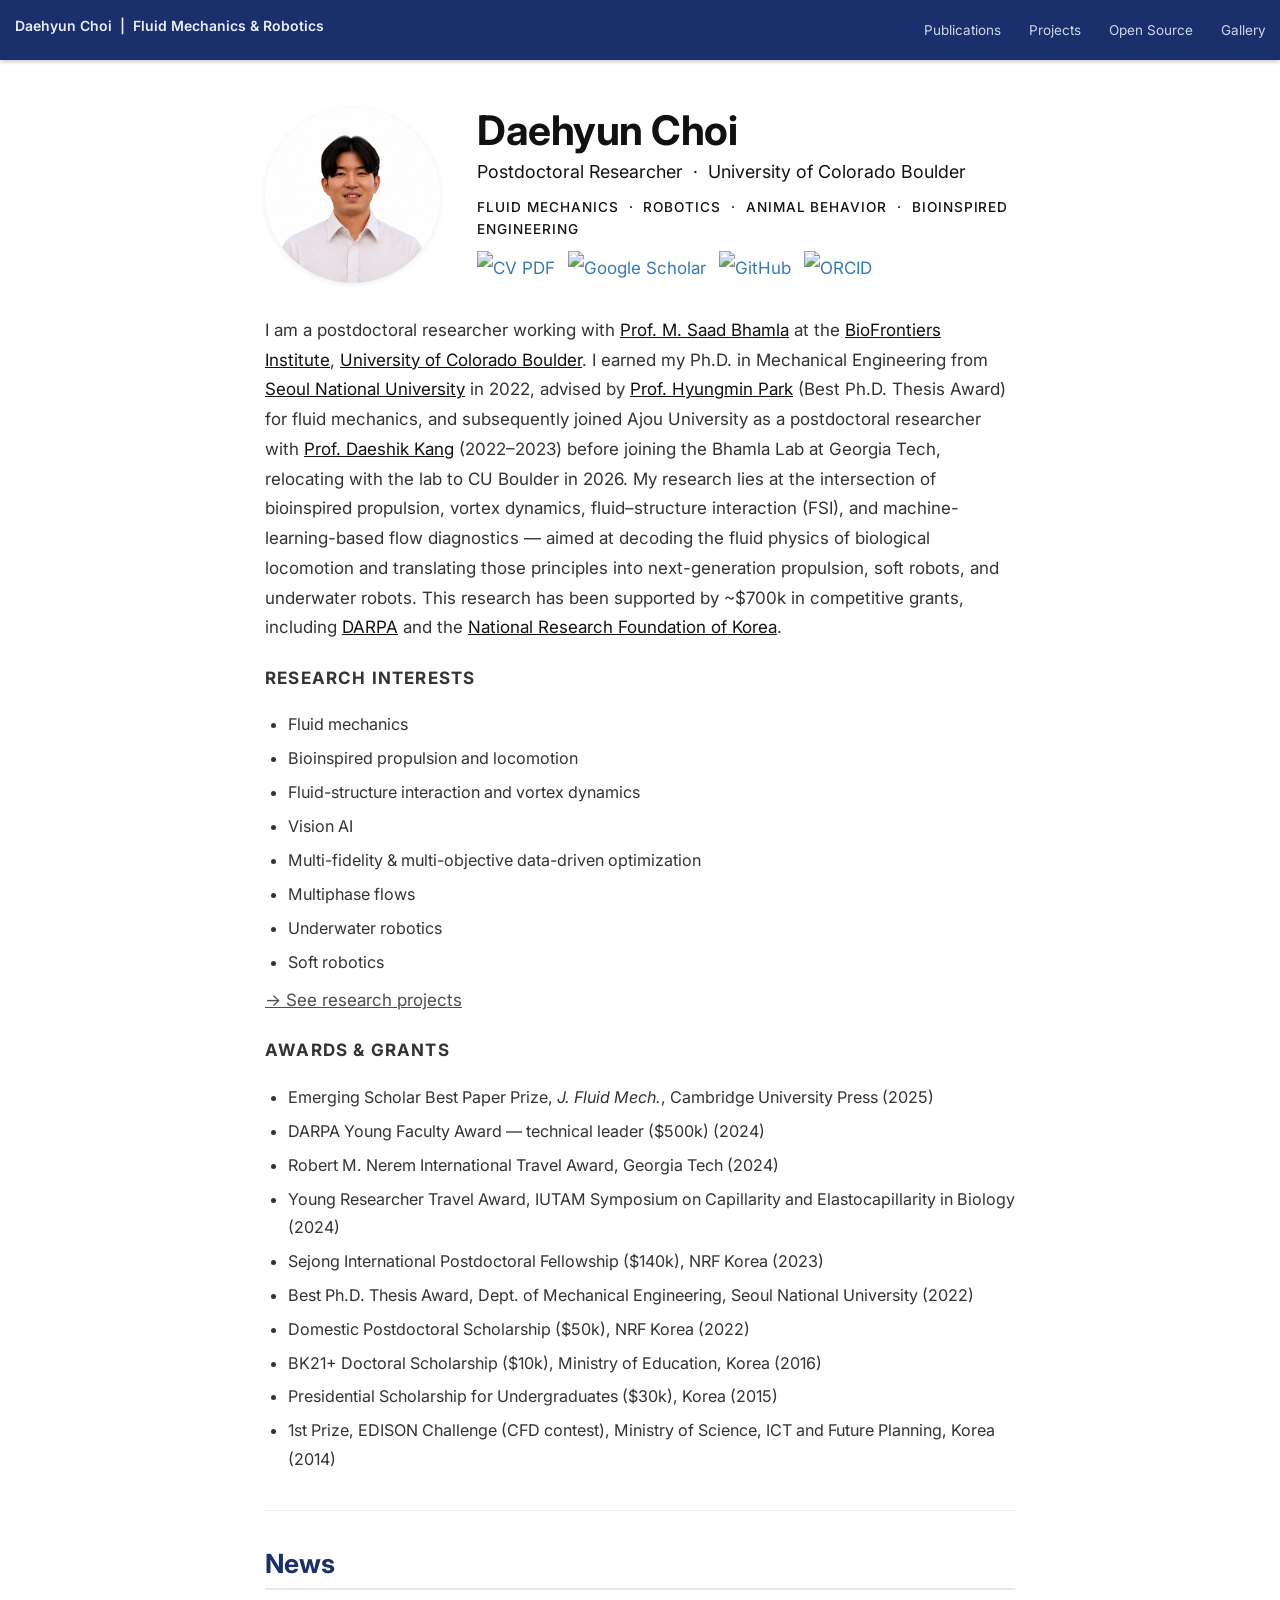
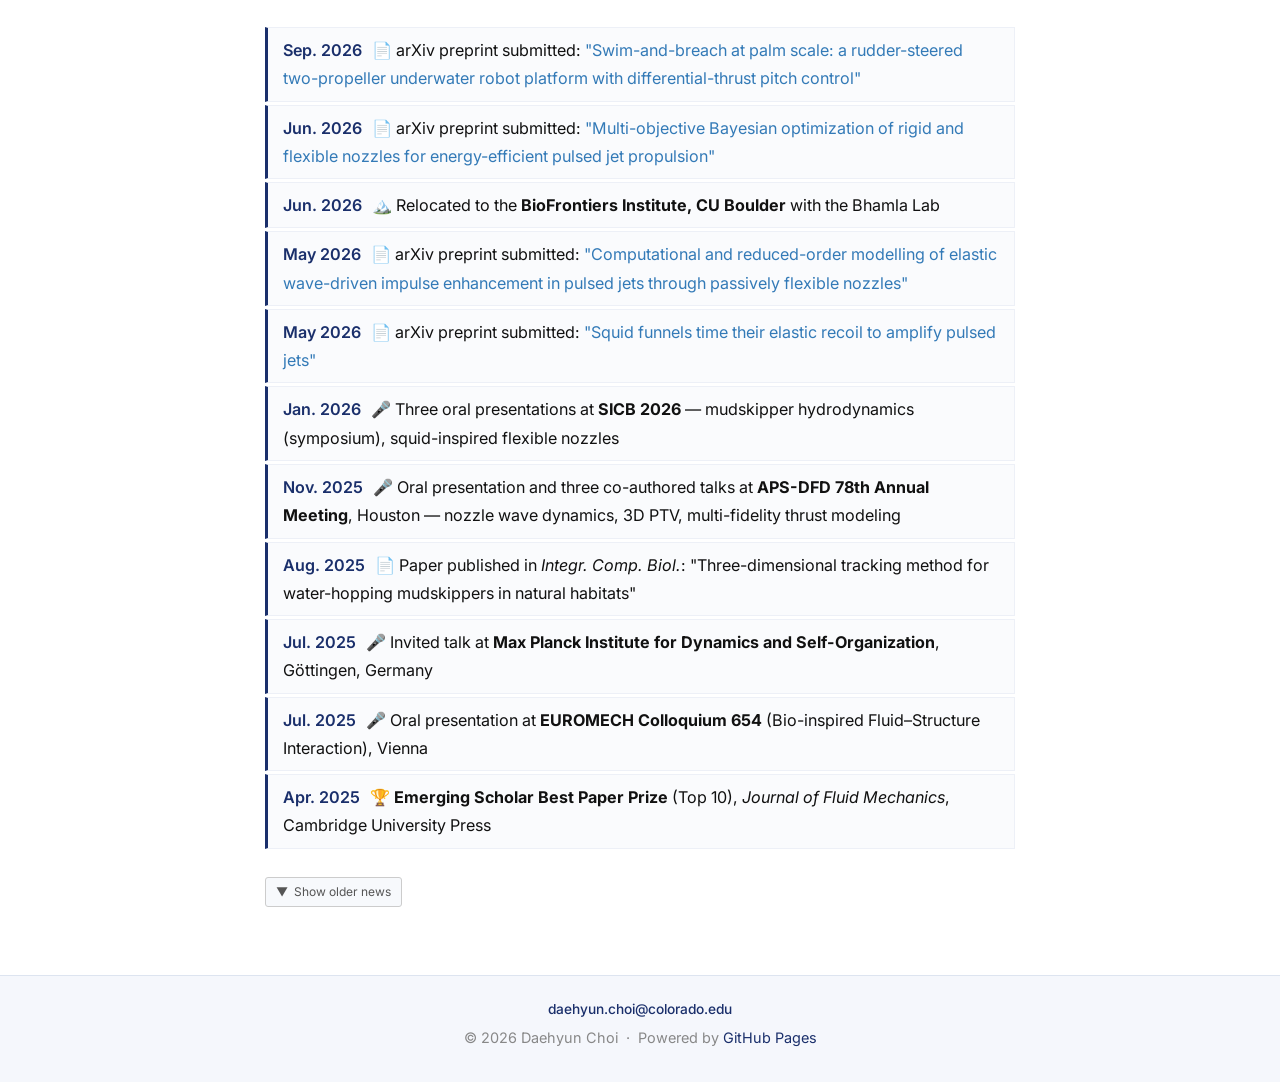
==== commit 751628d9: "Ph.D. date and own-talks conference list (author decisions) - News: Ph.D. conferred Feb. 2022 (repla" ====
--- a/index.html
+++ b/index.html
@@ -181,7 +181,7 @@
           </div>
           <div class="list-group-item">
             <span class="dc-news-date">Nov. 2025</span>
-            🎤 Four presentations at <strong>APS-DFD 78th Annual Meeting</strong>, Houston — nozzle wave dynamics, 3D PTV, multi-fidelity thrust modeling
+            🎤 Oral presentation and three co-authored talks at <strong>APS-DFD 78th Annual Meeting</strong>, Houston — nozzle wave dynamics, 3D PTV, multi-fidelity thrust modeling
           </div>
           <div class="list-group-item">
             <span class="dc-news-date">Aug. 2025</span>
@@ -206,7 +206,7 @@
             </div>
             <div class="list-group-item">
               <span class="dc-news-date">Nov. 2024</span>
-              🎤 Poster &amp; oral presentations at <strong>APS-DFD 77th Annual Meeting</strong>, Salt Lake City
+              🎤 Poster presentation and a co-authored talk at <strong>APS-DFD 77th Annual Meeting</strong>, Salt Lake City
             </div>
             <div class="list-group-item">
               <span class="dc-news-date">Jul. 2024</span>
@@ -251,13 +251,13 @@
               "Bubble velocimetry using the conventional and CNN-based optical flow algorithms"
             </div>
             <div class="list-group-item">
-              <span class="dc-news-date">Jun. 2022</span>
-              🎓 Successfully defended Ph.D. dissertation
-            </div>
-            <div class="list-group-item">
               <span class="dc-news-date">May 2022</span>
               📄 Paper accepted in <em>J. Fluid Mech.</em>:
               "Analysis of liquid column atomization by annular dual-nozzle gas jet flow"
+            </div>
+            <div class="list-group-item">
+              <span class="dc-news-date">Feb. 2022</span>
+              🎓 Received Ph.D. in Mechanical Engineering, Seoul National University
             </div>
           </div>
         </div>
